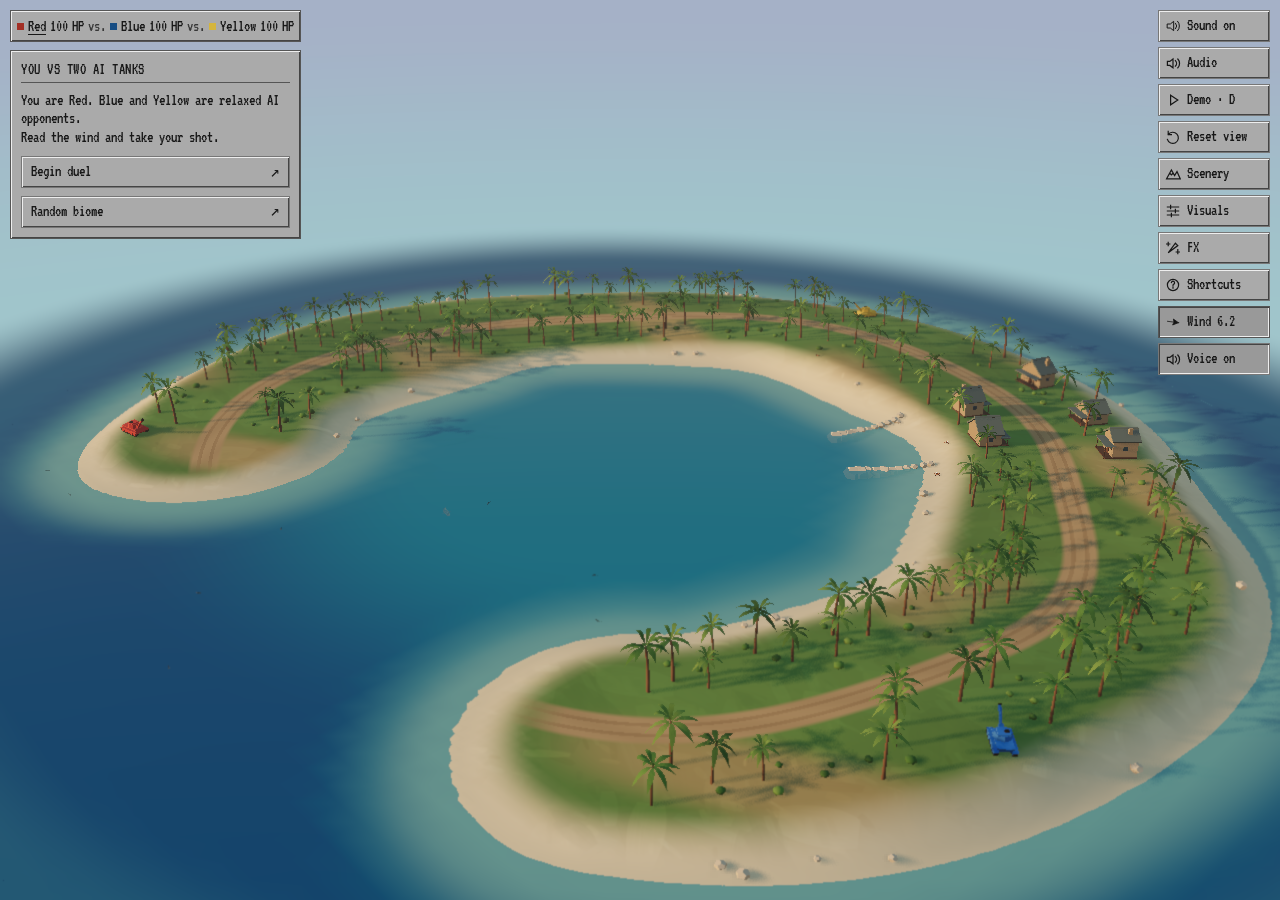
==== dev/index.html @ ec016489 "Publish railway route drawing and barrage sound fixes to dev" ====
<!doctype html>
<html lang="en" class="game-loading">
  <head>
    <meta charset="UTF-8" />
    <meta name="viewport" content="width=device-width, initial-scale=1.0" />
    <meta name="theme-color" content="#aaaaaa" />
    <meta
      name="description"
      content="A little landscape. A very personal duel. An artillery game for one or two players with 3D tanks, changing winds, and destructible hills."
    />
    <title>Cocky Tanks</title>
    <link rel="icon" href="data:," />
    <style>html.game-loading{background:#39484a}html.game-loading body{margin:0}html.game-loading body>:not(#game-loading){visibility:hidden}#game-loading{z-index:2147483647;color:#171717;background:#39484a;place-items:center;font:20px/1.4 monospace;display:grid;position:fixed;inset:0}#game-loading>div{background:#aaa;border:2px solid #444;border-color:#eee #444 #444 #eee;width:min(320px,100vw - 64px);padding:8px;box-shadow:5px 5px #202727}#game-loading strong{color:#fff;font:inherit;background:#285b86;padding:5px 9px;display:block}#game-loading p{margin:20px 10px}#game-loading .loading-pulse{background:#777;height:4px;margin:10px;overflow:hidden}#game-loading .loading-pulse:after{content:"";background:#eee;width:35%;height:100%;animation:1.6s ease-in-out infinite alternate loading-pulse;display:block}@keyframes loading-pulse{to{transform:translate(185%)}}@media (prefers-reduced-motion:reduce){#game-loading .loading-pulse:after{animation:none}}</style>
    <script>
      addEventListener('error',function(e){if(!document.documentElement.classList.contains('game-loading'))return;if(e.message||['SCRIPT','LINK'].includes(e.target?.tagName)){var p=document.querySelector('#game-loading p');if(p)p.textContent='Could not load the game. Please reload the page.'}},true);
    </script>
    <script type="module" crossorigin src="./assets/index-CHor97cs.js"></script>
    <link rel="stylesheet" crossorigin href="./assets/index-BKmz2PRh.css">
  </head>
  <body aria-busy="true">
    <div id="game-loading" role="status" aria-live="polite"><div><strong>Cocky Tanks</strong><p>Loading battlefield…</p><div class="loading-pulse" aria-hidden="true"></div><noscript>Enable JavaScript to play.</noscript></div></div>

    <div id="app">
      <main class="game-layout">
        <section class="battlefield" aria-label="Battlefield">
          <div id="canvas-container"></div>
          <header class="masthead">
            <div class="scoreboard" aria-label="Tank health">
              <div class="player-card red" id="player-0">
                <span class="player-dot"></span
                ><span class="player-name">Red<small>PLAYER 01</small></span>
                <div class="health">
                  <span><b id="health-0">100</b><small>HP</small></span>
                  <div class="health-track"><i id="health-bar-0"></i></div>
                </div>
              </div>
              <span class="versus">vs.</span>
              <div class="player-card blue" id="player-1">
                <span class="player-dot"></span
                ><span class="player-name">Blue<small>PLAYER 02</small></span>
                <div class="health">
                  <span><b id="health-1">100</b><small>HP</small></span>
                  <div class="health-track"><i id="health-bar-1"></i></div>
                </div>
              </div>
              <span class="versus" id="green-versus">vs.</span>
              <div class="player-card yellow" id="player-2">
                <span class="player-dot"></span
                ><span class="player-name">Yellow<small>PLAYER 03</small></span>
                <div class="health">
                  <span><b id="health-2">100</b><small>HP</small></span>
                  <div class="health-track"><i id="health-bar-2"></i></div>
                </div>
              </div>
            </div>
            <div class="hud-tools">
              <button
                id="sound-button"
                class="glass-button"
                aria-label="Mute sound"
                aria-pressed="false"
                title="Sound on — click to mute"
              >
                <svg viewBox="0 0 24 24" aria-hidden="true">
                  <path d="M4 9h4l5-4v14l-5-4H4Z" />
                  <path
                    class="sound-waves"
                    d="M16 8a6 6 0 0 1 0 8m3-11a10 10 0 0 1 0 14"
                  />
                  <path class="sound-slash" d="m16 9 5 6m0-6-5 6" />
                </svg>
                <span id="sound-label">Sound on</span>
              </button>
              <button
                id="demo-button"
                class="glass-button"
                aria-pressed="false"
                title="Toggle AI versus AI demo (D)"
              >
                <svg viewBox="0 0 20 20" aria-hidden="true">
                  <path d="m7 4 9 6-9 6Z" /></svg
                ><span>Demo · D</span>
              </button>
              <button
                id="reset-view"
                class="glass-button"
                title="Reset camera (R)"
              >
                <svg viewBox="0 0 20 20" aria-hidden="true">
                  <path d="M4 7V3m0 4h4M4 7a7 7 0 1 1-1 6" /></svg
                >Reset view</button
              ><button
                id="scenery-button"
                class="glass-button"
                aria-label="Change scenery"
                title="Change scenery"
                aria-expanded="false"
                aria-controls="scenery-popover"
              >
                <svg viewBox="0 0 20 20" aria-hidden="true">
                  <path d="M2 16 8 5l4 7 3-5 4 9ZM6 9l2 2 2-2" /></svg
                >Scenery</button
              ><button
                id="settings-button"
                class="glass-button"
                aria-expanded="false"
                aria-controls="settings-popover"
              >
                <svg viewBox="0 0 20 20" aria-hidden="true">
                  <path d="M3 5h14M3 10h14M3 15h14M7 3v4m6 1v4m-5 1v4" /></svg
                >Visuals
              </button>
              <button
                id="fx-button"
                class="glass-button"
                aria-expanded="false"
                aria-controls="fx-popover"
              >
                <svg viewBox="0 0 20 20" aria-hidden="true">
                  <path
                    d="m4 16 9-12 3 3-12 9Zm0-13v4M2 5h4m10 7v5m-2-2h4"
                  /></svg
                >FX
              </button>
              <button
                class="glass-button"
                id="help-button"
                title="Keyboard shortcuts (H)"
                aria-label="Shortcuts"
              >
                <svg viewBox="0 0 20 20" aria-hidden="true">
                  <circle cx="10" cy="10" r="7" />
                  <path d="M8 7a2 2 0 1 1 3 2c-1 0-1 1-1 2m0 2v1" /></svg
                ><span>Shortcuts</span>
              </button>
              <button
                id="wind-button"
                class="glass-button wind-widget"
                type="button"
                aria-label="Wind"
                aria-pressed="true"
                title="Click to disable wind"
              >
                <svg id="wind-arrow" viewBox="0 0 32 32" aria-hidden="true">
                  <path d="m16 5 6 11-6-2-6 2 6-11Zm0 9v13" />
                </svg>
                <span id="wind-strength">Wind</span>
              </button>
            </div>
          </header>

          <aside
            id="fx-popover"
            class="glass"
            aria-label="FX mixer"
            hidden
          ></aside>
          <div class="scene-top-right" hidden>
            <span class="live-dot"></span><span id="mode-label">PLAY VS AI</span
            ><span class="separator">/</span><span id="seed-label"></span
            ><span class="separator">/</span><span id="landscape-label"></span>
          </div>
          <div class="camera-hint" hidden></div>
          <div id="scenery-popover" class="popover" hidden>
            <h3>Change scenery</h3>
            <label for="scenery-landscape"
              >Biome<select id="scenery-landscape"></select
            ></label>
            <div class="scenery-actions">
              <button
                class="text-button"
                id="scenery-regenerate"
                title="New map in this biome"
              >
                New map <span aria-hidden="true">↗</span>
              </button>
              <button class="text-button" id="scenery-random">
                Random biome <span aria-hidden="true">↗</span>
              </button>
            </div>
          </div>
          <div id="settings-popover" class="popover" hidden>
            <h3>Visuals</h3>
            <h4>Match</h4>
            <label for="play-mode"
              >Play mode<select id="play-mode">
                <option value="single">Play vs AI</option>
                <option value="online">Online multiplayer</option>
              </select></label
            >
            <label for="landscape"
              >Battlefield<select id="landscape">
                <option value="meadow_complex">Meadow & lake bigger complex</option>
                <option value="alpine_complex">Alpine hills bigger complex</option>
                <option value="desert_complex">Desert dunes bigger complex</option>
                <option value="city_complex">City blocks bigger complex</option>
                <option value="motorway_complex">Autobahn bigger complex</option>
                <option value="river_complex">River crossing bigger complex</option>
                <option value="river2_complex">River crossing hills bigger complex</option>
                <option value="snow_complex">Snowy pine forest bigger complex</option>
                <option value="autumn_complex">Autumn countryside bigger complex</option>
                <option value="autumn2_complex">Autumn groves bigger complex</option>
                <option value="coast_complex">Karst coast bigger complex</option>
                <option value="island_complex">Wake island bigger complex</option>
                <option value="volcanic_complex">Volcanic badlands bigger complex</option>
                <option value="valley_complex">Winding valley bigger complex</option>
                <option value="valley2_complex">Winding valley 2 bigger complex</option>
              </select></label
            >
            <button class="text-button" id="new-game">New landscape ↗</button>
            <h4>Rendering</h4>
            <label for="tank-model"
              >Tank model<select id="tank-model">
                <option value="original">Cocky Tank</option>
                <option value="t55">T-55 · imported</option>
              </select></label
            >
            <label for="quality"
              >Graphics quality<select id="quality">
                <option value="standard">Standard</option>
                <option value="low">Low · lighter on your laptop</option>
              </select></label
            >

            <section id="tuning-panel" aria-label="Visual tuning">
              <h4>Atmosphere &amp; lighting</h4>
              <label for="tuning-fog"
                >Fog density
                <output id="tuning-fog-value" for="tuning-fog"></output
              ></label>
              <input
                class="range"
                id="tuning-fog"
                type="range"
                min="0"
                max="0.01"
                step="0.0001"
                value="0.0005"
              />
              <button class="text-button" id="tuning-fog-auto">
                Automatic fog
              </button>
              <label for="tuning-sun"
                >Sun angle
                <output id="tuning-sun-value" for="tuning-sun"></output
              ></label>
              <input
                class="range"
                id="tuning-sun"
                type="range"
                min="0"
                max="180"
                step="1"
                value="17"
              />
              <button class="text-button" id="tuning-sun-auto">
                Automatic sun
              </button>
              <label for="tuning-exposure"
                >Exposure correction
                <output
                  id="tuning-exposure-value"
                  for="tuning-exposure"
                ></output
              ></label>
              <input
                class="range"
                id="tuning-exposure"
                type="range"
                min="-2"
                max="2"
                step="0.05"
                value="0"
              />
              <label for="tuning-ao"
                >Contact shading
                <output id="tuning-ao-value" for="tuning-ao"></output
              ></label>
              <input
                class="range"
                id="tuning-ao"
                type="range"
                min="0"
                max="1"
                step="0.05"
                value="0.55"
              />
              <label for="tuning-environment"
                >Sky lighting
                <output
                  id="tuning-environment-value"
                  for="tuning-environment"
                ></output
              ></label>
              <input
                class="range"
                id="tuning-environment"
                type="range"
                min="0"
                max="1"
                step="0.05"
                value="0.35"
              />
              <label class="check-label"
                ><input id="tuning-shadows" type="checkbox" checked />Soft sun
                shadows</label
              >
              <label class="check-label"
                ><input type="checkbox" id="tuning-smooth" checked />Smooth
                landscape shading</label
              >
              <label class="check-label"
                ><input
                  type="checkbox"
                  id="tuning-decals"
                  checked
                />Decals</label
              >
              <label class="check-label"
                ><input type="checkbox" id="tuning-trees" checked />Smooth
                trees</label
              >
              <h4>Camera</h4>
              <label class="check-label"
                ><input id="dof" type="checkbox" checked />Soft depth of
                field</label
              >
              <small id="quality-note"
                >Focus follows the shell during flight.</small
              >
              <label for="tuning-dof"
                >Depth of field
                <output id="tuning-dof-value" for="tuning-dof"></output
              ></label>
              <input
                class="range"
                id="tuning-dof"
                type="range"
                min="0"
                max="2"
                step="0.05"
                value="0.30"
              />
              <small id="tuning-dof-note"></small>

              <label for="tuning-projection"
                >Projection<select id="tuning-projection">
                  <option value="perspective">Perspective</option>
                  <option value="orthographic">Orthographic</option>
                </select></label
              >
              <label for="tuning-lens"
                >Lens · full-frame
                <output id="tuning-lens-value" for="tuning-lens"></output
              ></label>
              <input
                class="range"
                id="tuning-lens"
                type="range"
                min="16"
                max="135"
                step="1"
                value="38"
              />
              <button class="text-button" id="tuning-lens-auto">
                Default lens
              </button>
              <button class="text-button" id="visuals-reset">
                Reset visuals
              </button>
              <button class="text-button" id="tuning-close">
                Close · E / Esc
              </button>
            </section>
          </div>
          <div class="handoff" id="handoff">
            <div class="handoff-card" id="handoff-card">
              <span class="eyebrow" id="handoff-label"
                >TWO PLAYERS · ONE BATTLEFIELD</span
              >
              <p id="handoff-description">
                Take turns. Read the wind.<br />Leave your mark on the
                landscape.
              </p>
              <button class="primary-button" id="ready-button">
                Begin duel <span aria-hidden="true">↗</span>
              </button>
              <button class="text-button" id="handoff-random">
                Random biome <span aria-hidden="true">↗</span>
              </button>
            </div>
          </div>
          <div class="result" id="result" hidden>
            <div class="handoff-card">
              <span class="eyebrow">THE DUST HAS SETTLED</span>
              <h1 id="result-title"></h1>
              <p id="result-description"></p>
              <button class="primary-button" id="rematch">
                Rematch <span aria-hidden="true">↗</span></button
              ><button class="text-button" id="result-new">
                Random biome <span aria-hidden="true">↗</span>
              </button>
            </div>
          </div>
          <div
            id="graphics-error"
            class="graphics-error"
            role="alert"
            hidden
          ></div>
          <aside class="control-panel" aria-label="Shot controls">
            <div class="control-heading">
              <h2 id="active-name">Red's move.</h2>
              <div class="turn-heading">
                <span id="turn-label">TURN 01</span
                ><span id="phase-label">GET READY</span>
              </div>
            </div>
            <fieldset id="aim-controls" disabled>
              <div class="aim-group">
                <div class="control-row">
                  <label
                    for="bearing"
                    title="Rotation relative to the hull; 0° points straight ahead"
                    >Rotation</label
                  >
                  <div class="number-input">
                    <input
                      id="bearing-value"
                      type="number"
                      min="0"
                      max="359.9"
                      step="0.1"
                      aria-label="Rotation relative to tank in degrees"
                    /><span>°</span>
                  </div>
                </div>
                <input
                  id="bearing"
                  class="range"
                  type="range"
                  min="0"
                  max="359.9"
                  step="0.1"
                  aria-label="Rotation"
                />
                <div class="range-labels">
                  <span>0° FRONT</span><span>180° REAR</span><span>360°</span>
                </div>
              </div>
              <div class="aim-group">
                <div class="control-row">
                  <label
                    for="elevation"
                    title="Gun elevation relative to the hull"
                    >Elevation</label
                  >
                  <div class="number-input">
                    <input
                      id="elevation-value"
                      type="number"
                      min="-12"
                      max="85"
                      step="0.1"
                      aria-label="Elevation relative to tank in degrees"
                    /><span>°</span>
                  </div>
                </div>
                <input
                  id="elevation"
                  class="range"
                  type="range"
                  min="-12"
                  max="85"
                  step="0.1"
                  aria-label="Elevation"
                />
                <div class="range-labels">
                  <span>LOW</span><span>HIGH</span>
                </div>
              </div>
              <div class="aim-group">
                <div class="control-row">
                  <label for="power">Power</label>
                  <div class="number-input">
                    <input
                      id="power-value"
                      type="number"
                      min="0"
                      max="100"
                      step="0.1"
                      aria-label="Power percent"
                    /><span>%</span>
                  </div>
                </div>
                <input
                  id="power"
                  class="range"
                  type="range"
                  min="0"
                  max="100"
                  step="0.1"
                  aria-label="Power"
                />
                <div class="range-labels">
                  <span>GENTLE NUDGE</span><span>ALL IN</span>
                </div>
              </div>
              <button class="fire-button" id="fire-button">
                Fire shot <span aria-hidden="true">↗</span>
              </button>
            </fieldset>
            <div class="route-tools" id="route-tools">
              <button
                class="route-action"
                id="smoke-red"
                title="Launch smoke (X)"
              >
                Smoke · X
              </button>
              <button
                class="route-action"
                id="smoke-blue"
                title="Blue smoke (L)"
              >
                Blue smoke · L
              </button>
              <button
                id="route-button"
                class="route-action"
                disabled
                title="Draw a tank route (M)"
              >
                Draw route · M
              </button>
              <button id="route-confirm" class="route-action" hidden>
                Confirm route ↵
              </button>
              <button id="route-cancel" class="route-action" hidden>
                Cancel
              </button>
              <button id="route-halt" class="route-action" hidden>
                Halt route
              </button>
              <select id="camera-mode" class="route-action" aria-label="Camera view" title="Choose camera view">
                <option value="overview">Overview cam</option>
                <option value="view">View cam</option>
                <option value="bullet" selected>Bullet cam</option>
              </select>
              <span id="route-status" role="status"></span>
            </div>
            <div
              class="shot-report"
              id="shot-report"
              role="status"
              aria-live="polite"
            ></div>
          </aside>
        </section>
      </main>
    </div>
    <dialog id="help-dialog">
      <h2>Keyboard shortcuts</h2>
      <table class="shortcut-table" aria-label="Keyboard shortcuts">
        <tbody>
          <tr>
            <th><kbd>X</kbd></th>
            <td>Deploy smoke</td>
          </tr>
          <tr>
            <th><kbd>←</kbd> <kbd>→</kbd></th>
            <td>Rotate turret</td>
          </tr>
          <tr>
            <th><kbd>↑</kbd> <kbd>↓</kbd></th>
            <td>Lower / raise gun</td>
          </tr>
          <tr>
            <th><kbd>+</kbd> / <kbd>=</kbd></th>
            <td>Increase power</td>
          </tr>
          <tr>
            <th><kbd>−</kbd> / <kbd>'</kbd></th>
            <td>Reduce power</td>
          </tr>
          <tr>
            <th><kbd>Shift</kbd> + aiming key</th>
            <td>Larger adjustment</td>
          </tr>
          <tr>
            <th><kbd>Space</kbd></th>
            <td>Begin / fire</td>
          </tr>
          <tr>
            <th><kbd>Ctrl</kbd> + drag</th>
            <td>Pan around the battlefield</td>
          </tr>
          <tr>
            <th>Right-click</th>
            <td>
              Mouse aim / exit · move to aim · wheel power · left-click fire
            </td>
          </tr>
          <tr>
            <th><kbd>E</kbd></th>
            <td>Visuals</td>
          </tr>
          <tr>
            <th><kbd>R</kbd></th>
            <td>Reset view</td>
          </tr>
          <tr>
            <th><kbd>D</kbd></th>
            <td>Toggle AI demo</td>
          </tr>
          <tr>
            <th><kbd>M</kbd></th>
            <td>Draw a tank route</td>
          </tr>
          <tr>
            <th><kbd>Enter</kbd></th>
            <td>Confirm route</td>
          </tr>
          <tr>
            <th><kbd>H</kbd> / <kbd>?</kbd></th>
            <td>Keyboard shortcuts</td>
          </tr>
          <tr>
            <th><kbd>Esc</kbd></th>
            <td>Close / cancel route</td>
          </tr>
        </tbody>
      </table>
      <button class="primary-button" id="help-done">
        Done <span aria-hidden="true">↗</span>
      </button>
    </dialog>
  </body>
</html>
---- dev/assets/index-BKmz2PRh.css ----
@font-face{font-family:VT323;src:url(./vt323-regular-BfzBel0B.woff2)format("woff2");font-style:normal;font-weight:400;font-display:swap}:root{font-family:VT323,monospace;font-size:var(--ui-font-size);font-synthesis:none;color:#171717;--paper:#aaa;--ink:#171717;--muted:#373737;--line:#777;--red:#a32f24;--blue:#174d83;--accent:var(--red);--selected:#265a8a;--light:#eee;--dark:#444;--raised:inset 1px 1px #eee, inset -1px -1px #444;--sunken:inset 1px 1px #444, inset -1px -1px #eee;--ui-font-size:16px;--button-height:32px;--hud-height:32px;background:#aaa}*{font-size:inherit;box-sizing:border-box;scrollbar-color:#888 #aaa;scrollbar-width:thin}body{margin:0;overflow:hidden}button,input,select{font:inherit;color:inherit;-webkit-tap-highlight-color:transparent;border-radius:0;font-weight:400}button{cursor:pointer;height:var(--button-height);min-height:var(--button-height);max-height:var(--button-height);white-space:nowrap;background:var(--paper);box-shadow:var(--raised);border:1px solid #777;flex-shrink:0;padding:5px 9px;line-height:1.1}button:hover:not(:disabled){background:#bcbcbc}button:active:not(:disabled),button[aria-pressed=true],button[aria-expanded=true]{box-shadow:var(--sunken);background:#999}button:disabled{cursor:default;color:#555}button:focus-visible,a:focus-visible,input:focus-visible,select:focus-visible{outline:2px solid var(--selected);outline-offset:2px}[hidden]{display:none!important}#app,.game-layout,.battlefield{width:100%;height:100svh;min-height:320px;margin:0;padding:0;position:relative}.battlefield{overflow:hidden}#canvas-container{position:absolute;inset:0}canvas{touch-action:none;width:100%;height:100%;display:block}.scoreboard,.wind-widget,.control-panel,.handoff-card,.popover,#fx-popover,dialog,.graphics-error,body[data-mouse-aiming=true] .camera-hint{background:var(--paper);box-shadow:var(--raised);border:1px solid #555;border-radius:0}.masthead{pointer-events:none;z-index:3;justify-content:space-between;align-items:flex-start;gap:20px;display:flex;position:absolute;top:10px;left:10px;right:10px}.masthead button,.scoreboard{pointer-events:auto}.scoreboard{width:max-content;min-width:232px;height:var(--hud-height);justify-content:center;align-items:center;gap:4px;padding:4px 6px;display:flex;position:absolute;top:0;left:0}.player-card{white-space:nowrap;align-items:center;gap:4px;display:flex}.player-card.active .player-name{text-underline-offset:3px;text-decoration:underline}.player-dot{background:var(--red);width:7px;height:7px}.blue .player-dot{background:var(--blue)}.player-name small,.health-track,.view-tools,.wordmark{display:none}.health{width:auto}.health>span{justify-content:flex-start;align-items:baseline;gap:4px;display:flex}.health b{font-weight:400}.versus{color:var(--muted)}.hud-tools{flex-direction:column;gap:5px;width:112px;display:flex;position:absolute;top:0;right:0}.hud-tools .glass-button{min-height:var(--button-height);text-align:left;align-items:center;gap:6px;padding:6px;display:flex}.glass-button svg{fill:none;stroke:currentColor;stroke-width:1.5px;stroke-linecap:square;stroke-linejoin:miter;flex:0 0 16px;width:16px;height:16px}.sound-slash,.muted .sound-waves{display:none}.muted .sound-slash{display:block}.icon-button{width:var(--button-height);height:var(--button-height);padding:0}.eyebrow{letter-spacing:.5px;font-weight:400}.wind-widget svg{fill:currentColor;transform-origin:50%;transition:transform .25s linear}.camera-hint{top:calc(10px + var(--hud-height) + 8px);pointer-events:none;z-index:4;max-width:245px;padding:6px 8px;position:absolute;left:10px}body[data-phase=handoff] .camera-hint,body[data-phase=finished] .camera-hint{display:none}.scene-top-right{pointer-events:none;position:absolute;top:60px;left:10px}.control-panel{z-index:2;grid-template-columns:minmax(0,1fr) auto;align-items:center;gap:10px;width:min(980px,100% - 20px);padding:6px 9px;display:grid;position:absolute;bottom:5px;left:50%;transform:translate(-50%)}.control-panel .control-heading,.control-panel .shot-report,.control-panel .range-labels{display:none}fieldset{border:0;grid-template-columns:repeat(3,minmax(80px,1fr)) 128px;align-items:center;gap:14px;min-width:0;margin:0;padding:0;display:grid}.aim-group{min-width:0}.control-row{justify-content:space-between;align-items:center;gap:5px;margin-bottom:4px;display:flex}.number-input{justify-content:flex-end;align-items:center;gap:2px;display:flex}.number-input input{box-shadow:var(--sunken);text-align:right;appearance:textfield;background:#bbb;border:1px solid #777;width:54px;padding:1px 3px}.number-input input::-webkit-inner-spin-button{appearance:none;margin:0}.number-input input::-webkit-outer-spin-button{appearance:none;margin:0}.range{appearance:none;cursor:pointer;background:0 0;width:100%;height:18px;margin:0;display:block}.range::-webkit-slider-runnable-track{background:#929292;border:1px solid #555;height:7px;box-shadow:inset 1px 1px #666,inset -1px -1px #ddd}.range::-moz-range-track{background:#929292;border:1px solid #555;height:5px;box-shadow:inset 1px 1px #666,inset -1px -1px #ddd}.range::-moz-range-progress{background:0 0}.range::-webkit-slider-thumb{appearance:none;width:14px;height:18px;box-shadow:var(--raised);background:#bbb;border:1px solid #555;border-radius:0;margin-top:-6px}.range::-moz-range-thumb{width:12px;height:16px;box-shadow:var(--raised);background:#bbb;border:1px solid #555;border-radius:0}.range:disabled{opacity:.5;cursor:default}.fire-button,.primary-button{width:100%;min-height:var(--button-height);text-align:left;justify-content:space-between;align-items:center;gap:6px;display:flex}.fire-button{border-bottom:3px solid var(--accent)}.fire-button span,.primary-button span{line-height:1}body:not([data-phase=aiming]) .control-panel,body[data-ai-turn=true] .control-panel{display:none}.route-tools{white-space:nowrap;align-items:center;gap:5px;display:flex}.route-action{min-height:var(--button-height);flex-shrink:0;padding:5px 7px}#route-confirm:not(:disabled){background:var(--selected);color:#fff}#route-status{clip-path:inset(50%);white-space:nowrap;width:1px;height:1px;position:absolute;overflow:hidden}body:not([data-phase=aiming]) .route-tools{display:none}body[data-route-only=true] .control-panel{width:max-content;max-width:calc(100% - 20px);display:flex}body[data-route-only=true] #aim-controls{display:none}body[data-route-only=true] .route-tools{max-width:none;display:flex}.handoff,.result{top:calc(10px + var(--hud-height) + 8px);pointer-events:none;z-index:2;max-width:calc(100% - 20px);padding:0;position:absolute;left:10px}.handoff-card{pointer-events:auto;width:min(var(--scoreboard-width,250px), calc(100vw - 20px));text-align:left;padding:10px}.handoff-card .eyebrow{border-bottom:1px solid #555;margin-bottom:8px;padding-bottom:5px;display:block}.handoff-card h1{margin:8px 0;font-weight:400}.handoff-card p{margin:0 0 10px;line-height:1.15}.handoff-card .text-button{width:100%;margin-top:8px}.handoff-card .text-button,.scenery-actions .text-button{text-align:left;justify-content:space-between;align-items:center;display:flex}.scenery-actions{grid-template-columns:repeat(2,minmax(0,1fr));gap:8px;margin-top:10px;display:grid}.scenery-actions .text-button{gap:8px;min-width:0}.popover,#fx-popover{pointer-events:auto;z-index:5;width:min(340px,100vw - 20px);max-height:calc(100svh - 20px);padding:10px;position:absolute;top:10px;right:132px;overflow:auto}#fx-popover{z-index:30}.popover h3,#fx-popover h3,dialog h2{background:var(--selected);color:#fff;margin:0 0 12px;padding:3px 5px;font-weight:400;line-height:1.15}.popover h4{border-bottom:1px solid #666;margin:14px 0 10px;padding-bottom:3px;font-weight:400}.crew-audio-panel label{grid-template-columns:1fr auto;display:grid}.crew-audio-panel .range{grid-column:1/-1}.crew-audio-panel .text-button{width:100%;margin-top:10px}.popover label,#fx-popover label{min-width:0;line-height:1.1}select{height:var(--button-height);box-shadow:var(--sunken);background:#bbb;border:1px solid #555;min-width:0;max-width:100%;padding:3px 5px}option{color:#171717;background:#bbb}option:checked{background:var(--selected);color:#fff}.popover select{width:100%;margin:5px 0 12px;display:block}.check-label{align-items:center;gap:7px;display:flex}input[type=checkbox]{appearance:none;width:14px;height:14px;box-shadow:var(--sunken);cursor:pointer;background:#bbb;border:1px solid #555;flex:0 0 14px;place-content:center;margin:0;display:inline-grid}input[type=checkbox]:checked:after{content:"";background:#222;width:7px;height:7px}input[type=checkbox]:disabled{opacity:.5;cursor:default}.popover .window-body>small,#tuning-panel small,#fx-note{color:var(--muted);margin:8px 0 12px;line-height:1.1;display:block}.popover .window-body>.text-button{margin-top:10px;display:block}#tuning-panel label{justify-content:space-between;gap:8px;display:flex}#tuning-panel .check-label{justify-content:flex-start}#tuning-panel .range{margin:8px 0 12px}#tuning-panel>.text-button{margin:5px 4px 8px 0}#tuning-panel output,.fx-control output{white-space:nowrap}#fx-popover .window-body>label{justify-content:space-between;align-items:center;gap:8px;display:flex}#fx-popover .check-label{justify-content:flex-start}.fx-control{grid-template-columns:minmax(0,1fr) auto;gap:4px 8px;margin-top:12px;display:grid}.fx-control .range{grid-column:1/-1}#fx-popover .window-body>.text-button{margin:12px 6px 0 0}dialog{width:min(510px,100vw - 20px);max-height:calc(100svh - 20px);padding:10px;overflow:auto}dialog::backdrop{background:#0007}kbd{min-width:24px;font:inherit;text-align:center;box-shadow:var(--raised);background:#bbb;border:1px solid #555;padding:1px 5px;display:inline-block}.shortcut-table{border-collapse:collapse;width:100%}.shortcut-table th,.shortcut-table td{text-align:left;border-bottom:1px solid #777;padding:5px;font-weight:400}.shortcut-table th{white-space:nowrap}.shortcut-table td{padding-left:12px}.help-keys{border-top:1px solid #777;padding-top:10px}dialog .primary-button{margin-top:12px}.graphics-error{z-index:40;place-content:center;padding:30px;line-height:1.3;display:grid;position:absolute;inset:0}.blue-turn{--accent:var(--blue)}@media (width<=1000px){.control-panel{grid-template-columns:minmax(0,1fr);gap:4px;width:min(700px,100% - 20px)}.route-tools{justify-content:flex-end}}@media (width<=700px){.masthead{left:8px;right:8px}.scoreboard{gap:4px;padding:4px 6px}.hud-tools{gap:4px;width:104px}.hud-tools .glass-button{min-height:var(--button-height);gap:4px;padding:5px 4px}.control-panel{gap:4px;width:calc(100% - 12px);padding:5px 6px;bottom:3px}fieldset{grid-template-columns:repeat(3,minmax(0,1fr)) 68px;gap:4px}.control-row{flex-direction:column;align-items:stretch;gap:1px}.number-input input{width:43px}.fire-button{gap:2px;padding:4px}.fire-button span{display:none}.route-tools{flex-wrap:wrap;max-width:120px}.route-action{padding:4px 6px}.camera-hint{display:none}}@media (width<=600px){.popover,#fx-popover{max-height:calc(100svh - 116px);top:106px;right:10px}}@media (height<=500px){.popover,#fx-popover{max-height:calc(100svh - 20px);top:10px}.handoff-card{max-height:calc(100svh - 75px);overflow:auto}}@media (prefers-reduced-motion:reduce){*{scroll-behavior:auto!important;transition:none!important}}.amiga-window{grid-template-rows:minmax(0,1fr);grid-template-columns:minmax(0,1fr);overflow:hidden}.amiga-window:not(dialog),dialog.amiga-window[open]{display:grid}.amiga-window.window-scrollable{grid-template-columns:minmax(0,1fr) 18px;column-gap:8px}.window-content{scrollbar-width:none;overscroll-behavior:contain;min-width:0;min-height:0;overflow:auto}.window-content::-webkit-scrollbar{display:none}.window-body{display:flow-root}.amiga-scrollbar{flex-direction:column;gap:2px;min-height:0;display:flex}.amiga-scroll-track{min-height:24px;box-shadow:var(--sunken);background:#888;border:1px solid #555;flex:1;position:relative}.amiga-scroll-thumb{box-shadow:var(--raised);cursor:grab;touch-action:none;background:#aaa;border:1px solid #555;position:absolute;left:0;right:0}.amiga-scroll-thumb:active{cursor:grabbing;box-shadow:var(--sunken)}.amiga-scroll-thumb:focus-visible{outline:2px solid var(--selected);outline-offset:-2px}.amiga-scroll-arrow{place-items:center;width:18px;padding:0;display:grid}.amiga-scroll-arrow svg{fill:currentColor;width:10px;height:8px}button,button *,label,.masthead,.control-panel,.popover h3,.popover h4,dialog h2{-webkit-user-select:none;user-select:none}input,textarea{-webkit-user-select:text;user-select:text}.yellow .player-dot{background:#d5b53d}.yellow-turn{--accent:#d5b53d}@media (width<=600px){.scoreboard:has(#player-2) .player-name{clip-path:inset(50%);width:1px;height:1px;position:absolute;overflow:hidden}}.ticked-sight{z-index:2;pointer-events:none;color:#fff;opacity:.8;width:1px;height:1px;position:fixed}.ticked-sight[hidden]{display:none}.ticked-sight svg{fill:none;stroke:currentColor;stroke-width:1.25px;filter:drop-shadow(1px 1px #17201c);width:375px;height:375px;position:absolute;top:-187.5px;left:-187.5px;overflow:hidden}.ticked-sight .sight-center{stroke-width:1.5px}.sight-settings small{font:inherit;margin:4px 0 10px;line-height:1.2;display:block}
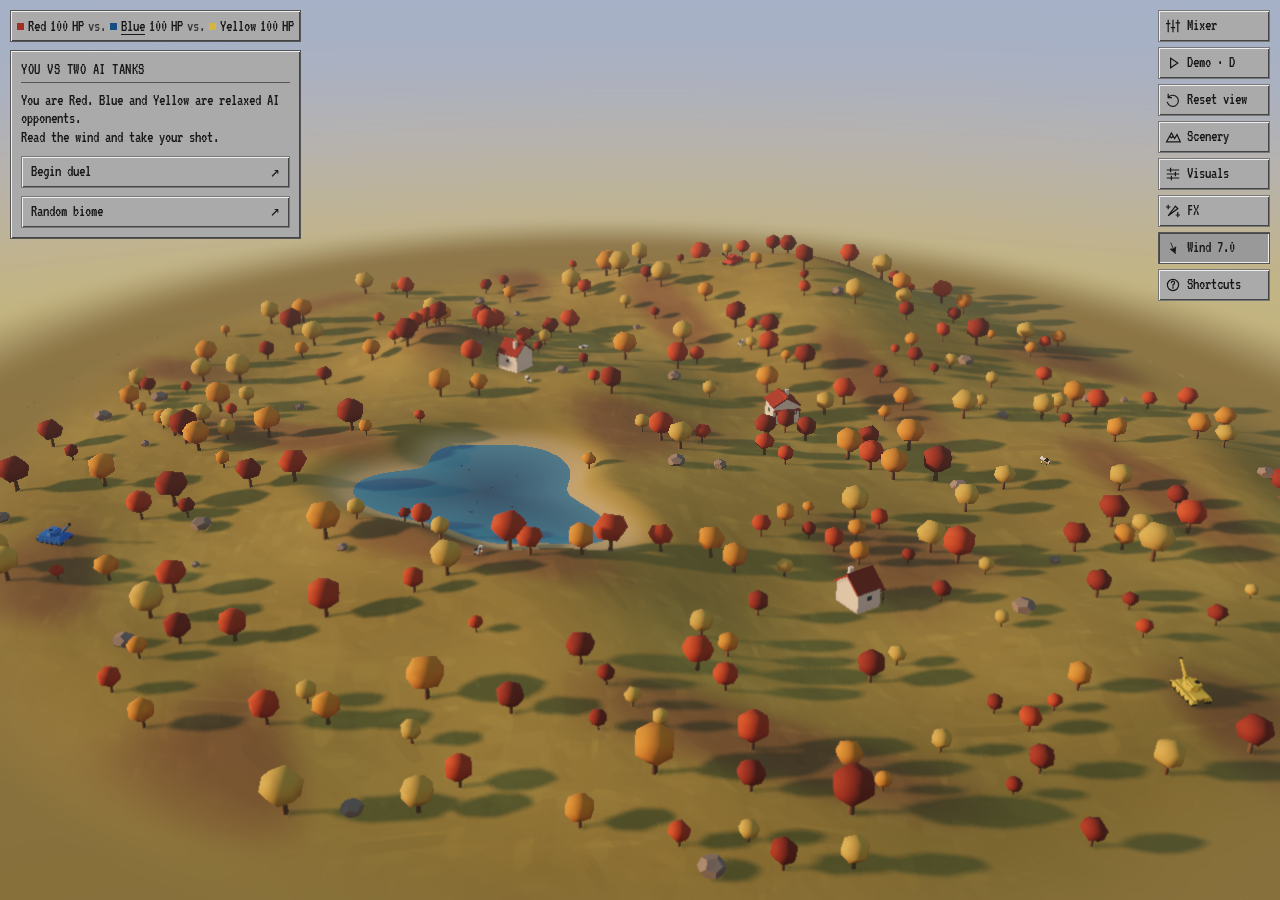
==== commit a17ea445: "Publish Mixer, active button states and random medic reaction" ====
--- a/dev/index.html
+++ b/dev/index.html
@@ -14,8 +14,8 @@
     <script>
       addEventListener('error',function(e){if(!document.documentElement.classList.contains('game-loading'))return;if(e.message||['SCRIPT','LINK'].includes(e.target?.tagName)){var p=document.querySelector('#game-loading p');if(p)p.textContent='Could not load the game. Please reload the page.'}},true);
     </script>
-    <script type="module" crossorigin src="./assets/index-CHor97cs.js"></script>
-    <link rel="stylesheet" crossorigin href="./assets/index-BKmz2PRh.css">
+    <script type="module" crossorigin src="./assets/index-DBQYzZq6.js"></script>
+    <link rel="stylesheet" crossorigin href="./assets/index-CdQM3St6.css">
   </head>
   <body aria-busy="true">
     <div id="game-loading" role="status" aria-live="polite"><div><strong>Cocky Tanks</strong><p>Loading battlefield…</p><div class="loading-pulse" aria-hidden="true"></div><noscript>Enable JavaScript to play.</noscript></div></div>
@@ -57,8 +57,8 @@
               <button
                 id="sound-button"
                 class="glass-button"
-                aria-label="Mute sound"
-                aria-pressed="false"
+                aria-label="Sound"
+                aria-pressed="true"
                 title="Sound on — click to mute"
               >
                 <svg viewBox="0 0 24 24" aria-hidden="true">
@@ -123,17 +123,6 @@
                 >FX
               </button>
               <button
-                class="glass-button"
-                id="help-button"
-                title="Keyboard shortcuts (H)"
-                aria-label="Shortcuts"
-              >
-                <svg viewBox="0 0 20 20" aria-hidden="true">
-                  <circle cx="10" cy="10" r="7" />
-                  <path d="M8 7a2 2 0 1 1 3 2c-1 0-1 1-1 2m0 2v1" /></svg
-                ><span>Shortcuts</span>
-              </button>
-              <button
                 id="wind-button"
                 class="glass-button wind-widget"
                 type="button"
@@ -145,6 +134,17 @@
                   <path d="m16 5 6 11-6-2-6 2 6-11Zm0 9v13" />
                 </svg>
                 <span id="wind-strength">Wind</span>
+              </button>
+              <button
+                class="glass-button"
+                id="help-button"
+                title="Keyboard shortcuts (H)"
+                aria-label="Shortcuts"
+              >
+                <svg viewBox="0 0 20 20" aria-hidden="true">
+                  <circle cx="10" cy="10" r="7" />
+                  <path d="M8 7a2 2 0 1 1 3 2c-1 0-1 1-1 2m0 2v1" /></svg
+                ><span>Shortcuts</span>
               </button>
             </div>
           </header>
--- a/dev/assets/index-CdQM3St6.css
+++ b/dev/assets/index-CdQM3St6.css
@@ -0,0 +1 @@
+@font-face{font-family:VT323;src:url(./vt323-regular-BfzBel0B.woff2)format("woff2");font-style:normal;font-weight:400;font-display:swap}:root{font-family:VT323,monospace;font-size:var(--ui-font-size);font-synthesis:none;color:#171717;--paper:#aaa;--ink:#171717;--muted:#373737;--line:#777;--red:#a32f24;--blue:#174d83;--accent:var(--red);--selected:#265a8a;--light:#eee;--dark:#444;--raised:inset 1px 1px #eee, inset -1px -1px #444;--sunken:inset 1px 1px #444, inset -1px -1px #eee;--ui-font-size:16px;--button-height:32px;--hud-height:32px;background:#aaa}*{font-size:inherit;box-sizing:border-box;scrollbar-color:#888 #aaa;scrollbar-width:thin}body{margin:0;overflow:hidden}button,input,select{font:inherit;color:inherit;-webkit-tap-highlight-color:transparent;border-radius:0;font-weight:400}button{cursor:pointer;height:var(--button-height);min-height:var(--button-height);max-height:var(--button-height);white-space:nowrap;background:var(--paper);box-shadow:var(--raised);border:1px solid #777;flex-shrink:0;padding:5px 9px;line-height:1.1}button:hover:not(:disabled){background:#bcbcbc}button:active:not(:disabled),button[aria-pressed=true],button[aria-expanded=true]{box-shadow:var(--sunken);background:#999}button:disabled{cursor:default;color:#555}button:focus-visible,a:focus-visible,input:focus-visible,select:focus-visible{outline:2px solid var(--selected);outline-offset:2px}[hidden]{display:none!important}#app,.game-layout,.battlefield{width:100%;height:100svh;min-height:320px;margin:0;padding:0;position:relative}.battlefield{overflow:hidden}#canvas-container{position:absolute;inset:0}canvas{touch-action:none;width:100%;height:100%;display:block}.scoreboard,.wind-widget,.control-panel,.handoff-card,.popover,#fx-popover,dialog,.graphics-error,body[data-mouse-aiming=true] .camera-hint{background:var(--paper);box-shadow:var(--raised);border:1px solid #555;border-radius:0}.masthead{pointer-events:none;z-index:3;justify-content:space-between;align-items:flex-start;gap:20px;display:flex;position:absolute;top:10px;left:10px;right:10px}.masthead button,.scoreboard{pointer-events:auto}.scoreboard{width:max-content;min-width:232px;height:var(--hud-height);justify-content:center;align-items:center;gap:4px;padding:4px 6px;display:flex;position:absolute;top:0;left:0}.player-card{white-space:nowrap;align-items:center;gap:4px;display:flex}.player-card.active .player-name{text-underline-offset:3px;text-decoration:underline}.player-dot{background:var(--red);width:7px;height:7px}.blue .player-dot{background:var(--blue)}.player-name small,.health-track,.view-tools,.wordmark{display:none}.health{width:auto}.health>span{justify-content:flex-start;align-items:baseline;gap:4px;display:flex}.health b{font-weight:400}.versus{color:var(--muted)}.hud-tools{flex-direction:column;gap:5px;width:112px;display:flex;position:absolute;top:0;right:0}.hud-tools .glass-button,.mixer-toggles .glass-button{min-height:var(--button-height);text-align:left;align-items:center;gap:6px;padding:6px;display:flex}.glass-button svg{fill:none;stroke:currentColor;stroke-width:1.5px;stroke-linecap:square;stroke-linejoin:miter;flex:0 0 16px;width:16px;height:16px}.sound-slash,.muted .sound-waves{display:none}.muted .sound-slash{display:block}.icon-button{width:var(--button-height);height:var(--button-height);padding:0}.eyebrow{letter-spacing:.5px;font-weight:400}.wind-widget svg{fill:currentColor;transform-origin:50%;transition:transform .25s linear}.camera-hint{top:calc(10px + var(--hud-height) + 8px);pointer-events:none;z-index:4;max-width:245px;padding:6px 8px;position:absolute;left:10px}body[data-phase=handoff] .camera-hint,body[data-phase=finished] .camera-hint{display:none}.scene-top-right{pointer-events:none;position:absolute;top:60px;left:10px}.control-panel{z-index:2;grid-template-columns:minmax(0,1fr) auto;align-items:center;gap:10px;width:min(980px,100% - 20px);padding:6px 9px;display:grid;position:absolute;bottom:5px;left:50%;transform:translate(-50%)}.control-panel .control-heading,.control-panel .shot-report,.control-panel .range-labels{display:none}fieldset{border:0;grid-template-columns:repeat(3,minmax(80px,1fr)) 128px;align-items:center;gap:14px;min-width:0;margin:0;padding:0;display:grid}.aim-group{min-width:0}.control-row{justify-content:space-between;align-items:center;gap:5px;margin-bottom:4px;display:flex}.number-input{justify-content:flex-end;align-items:center;gap:2px;display:flex}.number-input input{box-shadow:var(--sunken);text-align:right;appearance:textfield;background:#bbb;border:1px solid #777;width:54px;padding:1px 3px}.number-input input::-webkit-inner-spin-button{appearance:none;margin:0}.number-input input::-webkit-outer-spin-button{appearance:none;margin:0}.range{appearance:none;cursor:pointer;background:0 0;width:100%;height:18px;margin:0;display:block}.range::-webkit-slider-runnable-track{background:#929292;border:1px solid #555;height:7px;box-shadow:inset 1px 1px #666,inset -1px -1px #ddd}.range::-moz-range-track{background:#929292;border:1px solid #555;height:5px;box-shadow:inset 1px 1px #666,inset -1px -1px #ddd}.range::-moz-range-progress{background:0 0}.range::-webkit-slider-thumb{appearance:none;width:14px;height:18px;box-shadow:var(--raised);background:#bbb;border:1px solid #555;border-radius:0;margin-top:-6px}.range::-moz-range-thumb{width:12px;height:16px;box-shadow:var(--raised);background:#bbb;border:1px solid #555;border-radius:0}.range:disabled{opacity:.5;cursor:default}.fire-button,.primary-button{width:100%;min-height:var(--button-height);text-align:left;justify-content:space-between;align-items:center;gap:6px;display:flex}.fire-button{border-bottom:3px solid var(--accent)}.fire-button span,.primary-button span{line-height:1}body:not([data-phase=aiming]) .control-panel,body[data-ai-turn=true] .control-panel{display:none}.route-tools{white-space:nowrap;align-items:center;gap:5px;display:flex}.route-action{min-height:var(--button-height);flex-shrink:0;padding:5px 7px}#route-confirm:not(:disabled){background:var(--selected);color:#fff}#route-status{clip-path:inset(50%);white-space:nowrap;width:1px;height:1px;position:absolute;overflow:hidden}body:not([data-phase=aiming]) .route-tools{display:none}body[data-route-only=true] .control-panel{width:max-content;max-width:calc(100% - 20px);display:flex}body[data-route-only=true] #aim-controls{display:none}body[data-route-only=true] .route-tools{max-width:none;display:flex}.handoff,.result{top:calc(10px + var(--hud-height) + 8px);pointer-events:none;z-index:2;max-width:calc(100% - 20px);padding:0;position:absolute;left:10px}.handoff-card{pointer-events:auto;width:min(var(--scoreboard-width,250px), calc(100vw - 20px));text-align:left;padding:10px}.handoff-card .eyebrow{border-bottom:1px solid #555;margin-bottom:8px;padding-bottom:5px;display:block}.handoff-card h1{margin:8px 0;font-weight:400}.handoff-card p{margin:0 0 10px;line-height:1.15}.handoff-card .text-button{width:100%;margin-top:8px}.handoff-card .text-button,.scenery-actions .text-button{text-align:left;justify-content:space-between;align-items:center;display:flex}.scenery-actions{grid-template-columns:repeat(2,minmax(0,1fr));gap:8px;margin-top:10px;display:grid}.scenery-actions .text-button{gap:8px;min-width:0}.popover,#fx-popover{pointer-events:auto;z-index:5;width:min(340px,100vw - 20px);max-height:calc(100svh - 20px);padding:10px;position:absolute;top:10px;right:132px;overflow:auto}#fx-popover{z-index:30}.popover h3,#fx-popover h3,dialog h2{background:var(--selected);color:#fff;margin:0 0 12px;padding:3px 5px;font-weight:400;line-height:1.15}.popover h4{border-bottom:1px solid #666;margin:14px 0 10px;padding-bottom:3px;font-weight:400}.crew-audio-panel label{grid-template-columns:1fr auto;display:grid}.mixer-toggles{grid-template-columns:repeat(2,minmax(0,1fr));gap:8px;margin-bottom:12px;display:grid}.crew-audio-panel .range{grid-column:1/-1}.crew-audio-panel .text-button{width:100%;margin-top:10px}.popover label,#fx-popover label{min-width:0;line-height:1.1}select{height:var(--button-height);box-shadow:var(--sunken);background:#bbb;border:1px solid #555;min-width:0;max-width:100%;padding:3px 5px}option{color:#171717;background:#bbb}option:checked{background:var(--selected);color:#fff}.popover select{width:100%;margin:5px 0 12px;display:block}.check-label{align-items:center;gap:7px;display:flex}input[type=checkbox]{appearance:none;width:14px;height:14px;box-shadow:var(--sunken);cursor:pointer;background:#bbb;border:1px solid #555;flex:0 0 14px;place-content:center;margin:0;display:inline-grid}input[type=checkbox]:checked:after{content:"";background:#222;width:7px;height:7px}input[type=checkbox]:disabled{opacity:.5;cursor:default}.popover .window-body>small,#tuning-panel small,#fx-note{color:var(--muted);margin:8px 0 12px;line-height:1.1;display:block}.popover .window-body>.text-button{margin-top:10px;display:block}#tuning-panel label{justify-content:space-between;gap:8px;display:flex}#tuning-panel .check-label{justify-content:flex-start}#tuning-panel .range{margin:8px 0 12px}#tuning-panel>.text-button{margin:5px 4px 8px 0}#tuning-panel output,.fx-control output{white-space:nowrap}#fx-popover .window-body>label{justify-content:space-between;align-items:center;gap:8px;display:flex}#fx-popover .check-label{justify-content:flex-start}.fx-control{grid-template-columns:minmax(0,1fr) auto;gap:4px 8px;margin-top:12px;display:grid}.fx-control .range{grid-column:1/-1}#fx-popover .window-body>.text-button{margin:12px 6px 0 0}dialog{width:min(510px,100vw - 20px);max-height:calc(100svh - 20px);padding:10px;overflow:auto}dialog::backdrop{background:#0007}kbd{min-width:24px;font:inherit;text-align:center;box-shadow:var(--raised);background:#bbb;border:1px solid #555;padding:1px 5px;display:inline-block}.shortcut-table{border-collapse:collapse;width:100%}.shortcut-table th,.shortcut-table td{text-align:left;border-bottom:1px solid #777;padding:5px;font-weight:400}.shortcut-table th{white-space:nowrap}.shortcut-table td{padding-left:12px}.help-keys{border-top:1px solid #777;padding-top:10px}dialog .primary-button{margin-top:12px}.graphics-error{z-index:40;place-content:center;padding:30px;line-height:1.3;display:grid;position:absolute;inset:0}.blue-turn{--accent:var(--blue)}@media (width<=1000px){.control-panel{grid-template-columns:minmax(0,1fr);gap:4px;width:min(700px,100% - 20px)}.route-tools{justify-content:flex-end}}@media (width<=700px){.masthead{left:8px;right:8px}.scoreboard{gap:4px;padding:4px 6px}.hud-tools{gap:4px;width:104px}.hud-tools .glass-button{min-height:var(--button-height);gap:4px;padding:5px 4px}.control-panel{gap:4px;width:calc(100% - 12px);padding:5px 6px;bottom:3px}fieldset{grid-template-columns:repeat(3,minmax(0,1fr)) 68px;gap:4px}.control-row{flex-direction:column;align-items:stretch;gap:1px}.number-input input{width:43px}.fire-button{gap:2px;padding:4px}.fire-button span{display:none}.route-tools{flex-wrap:wrap;max-width:120px}.route-action{padding:4px 6px}.camera-hint{display:none}}@media (width<=600px){.popover,#fx-popover{max-height:calc(100svh - 116px);top:106px;right:10px}}@media (height<=500px){.popover,#fx-popover{max-height:calc(100svh - 20px);top:10px}.handoff-card{max-height:calc(100svh - 75px);overflow:auto}}@media (prefers-reduced-motion:reduce){*{scroll-behavior:auto!important;transition:none!important}}.amiga-window{grid-template-rows:minmax(0,1fr);grid-template-columns:minmax(0,1fr);overflow:hidden}.amiga-window:not(dialog),dialog.amiga-window[open]{display:grid}.amiga-window.window-scrollable{grid-template-columns:minmax(0,1fr) 18px;column-gap:8px}.window-content{scrollbar-width:none;overscroll-behavior:contain;min-width:0;min-height:0;overflow:auto}.window-content::-webkit-scrollbar{display:none}.window-body{display:flow-root}.amiga-scrollbar{flex-direction:column;gap:2px;min-height:0;display:flex}.amiga-scroll-track{min-height:24px;box-shadow:var(--sunken);background:#888;border:1px solid #555;flex:1;position:relative}.amiga-scroll-thumb{box-shadow:var(--raised);cursor:grab;touch-action:none;background:#aaa;border:1px solid #555;position:absolute;left:0;right:0}.amiga-scroll-thumb:active{cursor:grabbing;box-shadow:var(--sunken)}.amiga-scroll-thumb:focus-visible{outline:2px solid var(--selected);outline-offset:-2px}.amiga-scroll-arrow{place-items:center;width:18px;padding:0;display:grid}.amiga-scroll-arrow svg{fill:currentColor;width:10px;height:8px}button,button *,label,.masthead,.control-panel,.popover h3,.popover h4,dialog h2{-webkit-user-select:none;user-select:none}input,textarea{-webkit-user-select:text;user-select:text}.yellow .player-dot{background:#d5b53d}.yellow-turn{--accent:#d5b53d}@media (width<=600px){.scoreboard:has(#player-2) .player-name{clip-path:inset(50%);width:1px;height:1px;position:absolute;overflow:hidden}}.ticked-sight{z-index:2;pointer-events:none;color:#fff;opacity:.8;width:1px;height:1px;position:fixed}.ticked-sight[hidden]{display:none}.ticked-sight svg{fill:none;stroke:currentColor;stroke-width:1.25px;filter:drop-shadow(1px 1px #17201c);width:375px;height:375px;position:absolute;top:-187.5px;left:-187.5px;overflow:hidden}.ticked-sight .sight-center{stroke-width:1.5px}.sight-settings small{font:inherit;margin:4px 0 10px;line-height:1.2;display:block}
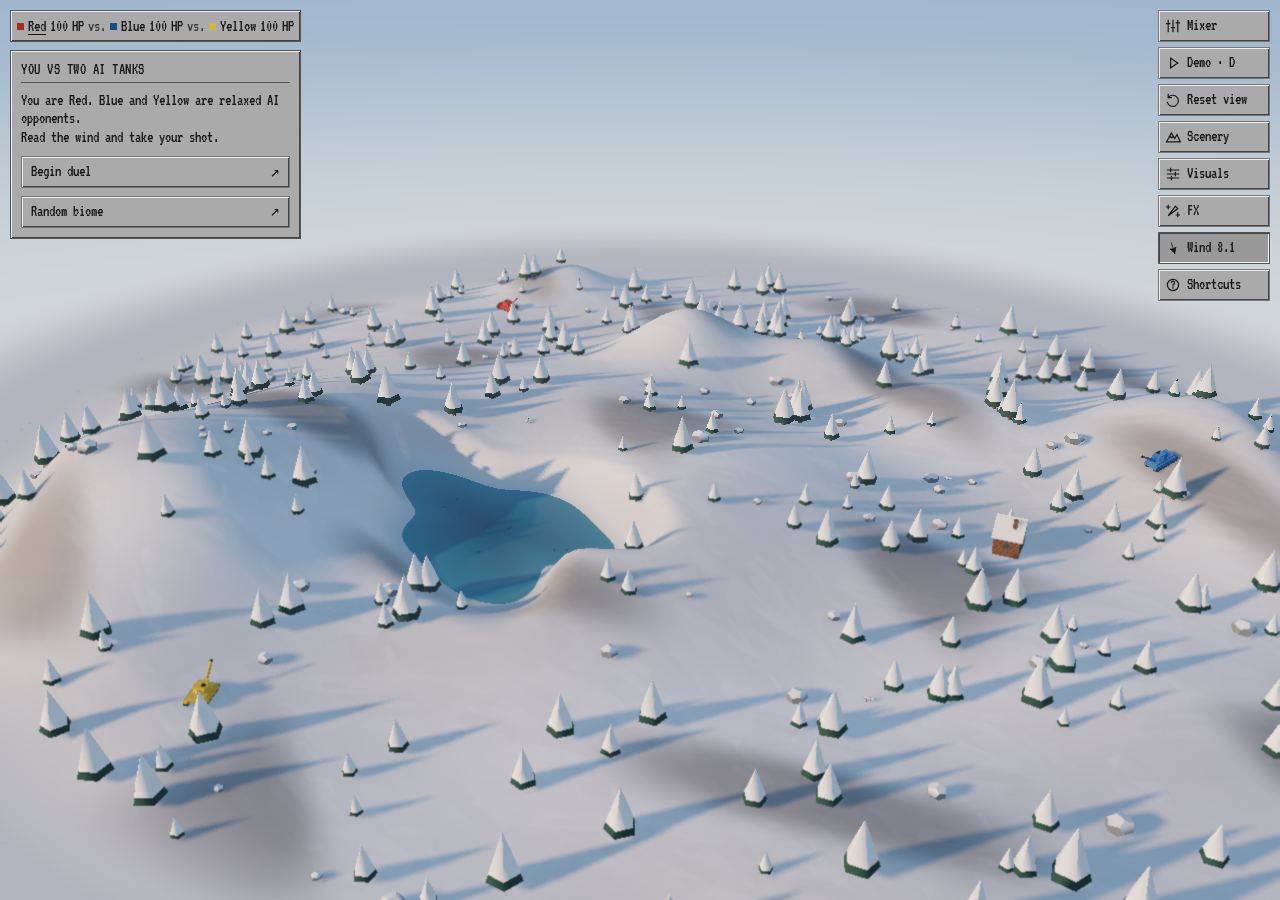
==== commit e67806ce: "Publish immediate mid-shot routes and grey animation-only loading" ====
--- a/dev/index.html
+++ b/dev/index.html
@@ -10,15 +10,15 @@
     />
     <title>Cocky Tanks</title>
     <link rel="icon" href="data:," />
-    <style>html.game-loading{background:#39484a}html.game-loading body{margin:0}html.game-loading body>:not(#game-loading){visibility:hidden}#game-loading{z-index:2147483647;color:#171717;background:#39484a;place-items:center;font:20px/1.4 monospace;display:grid;position:fixed;inset:0}#game-loading>div{background:#aaa;border:2px solid #444;border-color:#eee #444 #444 #eee;width:min(320px,100vw - 64px);padding:8px;box-shadow:5px 5px #202727}#game-loading strong{color:#fff;font:inherit;background:#285b86;padding:5px 9px;display:block}#game-loading p{margin:20px 10px}#game-loading .loading-pulse{background:#777;height:4px;margin:10px;overflow:hidden}#game-loading .loading-pulse:after{content:"";background:#eee;width:35%;height:100%;animation:1.6s ease-in-out infinite alternate loading-pulse;display:block}@keyframes loading-pulse{to{transform:translate(185%)}}@media (prefers-reduced-motion:reduce){#game-loading .loading-pulse:after{animation:none}}</style>
+    <style>html.game-loading{background:#3b3b3b}html.game-loading body{margin:0}html.game-loading body>:not(#game-loading){visibility:hidden}#game-loading{z-index:2147483647;color:#171717;font:var(--ui-font-size,16px)/1.1 VT323,monospace;background:#3b3b3b;place-items:center;display:grid;position:fixed;inset:0}#game-loading>div{background:#aaa;border:2px solid #444;border-color:#eee #444 #444 #eee;width:min(320px,100vw - 64px);padding:8px;box-shadow:5px 5px #202020}#game-loading p{margin:20px 10px}#game-loading .loading-pulse{background:#777;height:4px;margin:10px;overflow:hidden}#game-loading .loading-pulse:after{content:"";background:#eee;width:35%;height:100%;animation:1.6s ease-in-out infinite alternate loading-pulse;display:block}@keyframes loading-pulse{to{transform:translate(185%)}}@media (prefers-reduced-motion:reduce){#game-loading .loading-pulse:after{animation:none}}</style>
     <script>
-      addEventListener('error',function(e){if(!document.documentElement.classList.contains('game-loading'))return;if(e.message||['SCRIPT','LINK'].includes(e.target?.tagName)){var p=document.querySelector('#game-loading p');if(p)p.textContent='Could not load the game. Please reload the page.'}},true);
+      addEventListener('error',function(e){if(!document.documentElement.classList.contains('game-loading'))return;if(e.message||['SCRIPT','LINK'].includes(e.target?.tagName)){var p=document.querySelector('#game-loading p');if(p){p.hidden=false;p.textContent='Could not load the game. Please reload the page.'}}},true);
     </script>
-    <script type="module" crossorigin src="./assets/index-DBQYzZq6.js"></script>
+    <script type="module" crossorigin src="./assets/index-BGf078d1.js"></script>
     <link rel="stylesheet" crossorigin href="./assets/index-CdQM3St6.css">
   </head>
   <body aria-busy="true">
-    <div id="game-loading" role="status" aria-live="polite"><div><strong>Cocky Tanks</strong><p>Loading battlefield…</p><div class="loading-pulse" aria-hidden="true"></div><noscript>Enable JavaScript to play.</noscript></div></div>
+    <div id="game-loading" role="status" aria-live="polite" aria-label="Loading game"><div><p hidden></p><div class="loading-pulse" aria-hidden="true"></div><noscript>Enable JavaScript to play.</noscript></div></div>
 
     <div id="app">
       <main class="game-layout">
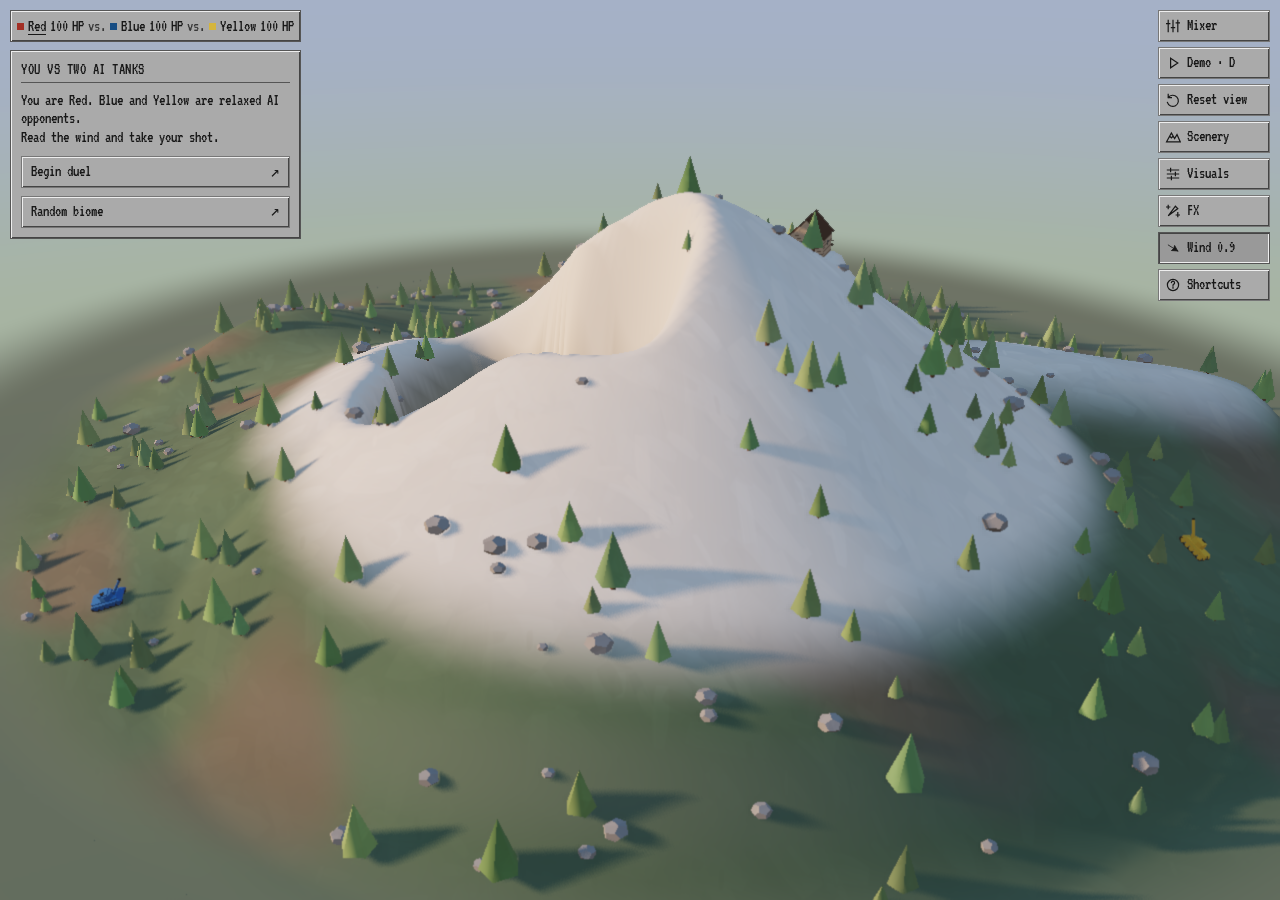
==== commit 314e4b7e: "Publish desert driving dust to dev and v1" ====
--- a/dev/index.html
+++ b/dev/index.html
@@ -14,7 +14,7 @@
     <script>
       addEventListener('error',function(e){if(!document.documentElement.classList.contains('game-loading'))return;if(e.message||['SCRIPT','LINK'].includes(e.target?.tagName)){var p=document.querySelector('#game-loading p');if(p){p.hidden=false;p.textContent='Could not load the game. Please reload the page.'}}},true);
     </script>
-    <script type="module" crossorigin src="./assets/index-BGf078d1.js"></script>
+    <script type="module" crossorigin src="./assets/index-C4CeDT5V.js"></script>
     <link rel="stylesheet" crossorigin href="./assets/index-CdQM3St6.css">
   </head>
   <body aria-busy="true">
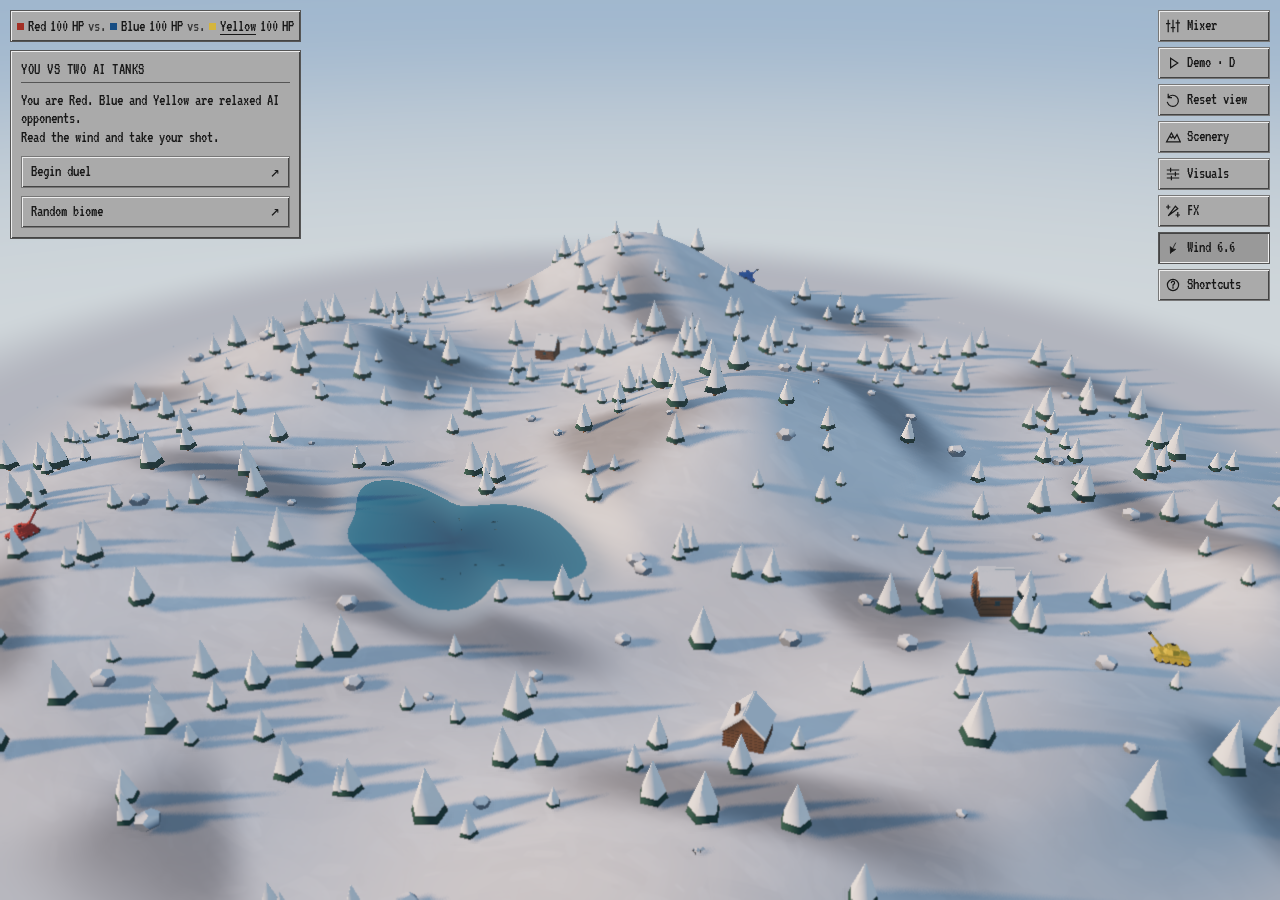
==== commit 6ef88561: "Release audio Mixer, recorded tank sounds and engine smoke to dev and v1" ====
--- a/dev/index.html
+++ b/dev/index.html
@@ -14,8 +14,8 @@
     <script>
       addEventListener('error',function(e){if(!document.documentElement.classList.contains('game-loading'))return;if(e.message||['SCRIPT','LINK'].includes(e.target?.tagName)){var p=document.querySelector('#game-loading p');if(p){p.hidden=false;p.textContent='Could not load the game. Please reload the page.'}}},true);
     </script>
-    <script type="module" crossorigin src="./assets/index-C4CeDT5V.js"></script>
-    <link rel="stylesheet" crossorigin href="./assets/index-CdQM3St6.css">
+    <script type="module" crossorigin src="./assets/index-Dm5rJcQ0.js"></script>
+    <link rel="stylesheet" crossorigin href="./assets/index-DrUawS9S.css">
   </head>
   <body aria-busy="true">
     <div id="game-loading" role="status" aria-live="polite" aria-label="Loading game"><div><p hidden></p><div class="loading-pulse" aria-hidden="true"></div><noscript>Enable JavaScript to play.</noscript></div></div>
--- a/dev/assets/index-DrUawS9S.css
+++ b/dev/assets/index-DrUawS9S.css
@@ -0,0 +1 @@
+@font-face{font-family:VT323;src:url(./vt323-regular-BfzBel0B.woff2)format("woff2");font-style:normal;font-weight:400;font-display:swap}:root{font-family:VT323,monospace;font-size:var(--ui-font-size);font-synthesis:none;color:#171717;--paper:#aaa;--ink:#171717;--muted:#373737;--line:#777;--red:#a32f24;--blue:#174d83;--accent:var(--red);--selected:#265a8a;--light:#eee;--dark:#444;--raised:inset 1px 1px #eee, inset -1px -1px #444;--sunken:inset 1px 1px #444, inset -1px -1px #eee;--ui-font-size:16px;--button-height:32px;--hud-height:32px;background:#aaa}*{font-size:inherit;box-sizing:border-box;scrollbar-color:#888 #aaa;scrollbar-width:thin}body{margin:0;overflow:hidden}button,input,select{font:inherit;color:inherit;-webkit-tap-highlight-color:transparent;border-radius:0;font-weight:400}button{cursor:pointer;height:var(--button-height);min-height:var(--button-height);max-height:var(--button-height);white-space:nowrap;background:var(--paper);box-shadow:var(--raised);border:1px solid #777;flex-shrink:0;padding:5px 9px;line-height:1.1}button:hover:not(:disabled){background:#bcbcbc}button:active:not(:disabled),button[aria-pressed=true],button[aria-expanded=true]{box-shadow:var(--sunken);background:#999}button:disabled{cursor:default;color:#555}button:focus-visible,a:focus-visible,input:focus-visible,select:focus-visible{outline:2px solid var(--selected);outline-offset:2px}[hidden]{display:none!important}#app,.game-layout,.battlefield{width:100%;height:100svh;min-height:320px;margin:0;padding:0;position:relative}.battlefield{overflow:hidden}#canvas-container{position:absolute;inset:0}canvas{touch-action:none;width:100%;height:100%;display:block}.scoreboard,.wind-widget,.control-panel,.handoff-card,.popover,#fx-popover,dialog,.graphics-error,body[data-mouse-aiming=true] .camera-hint{background:var(--paper);box-shadow:var(--raised);border:1px solid #555;border-radius:0}.masthead{pointer-events:none;z-index:3;justify-content:space-between;align-items:flex-start;gap:20px;display:flex;position:absolute;top:10px;left:10px;right:10px}.masthead button,.scoreboard{pointer-events:auto}.scoreboard{width:max-content;min-width:232px;height:var(--hud-height);justify-content:center;align-items:center;gap:4px;padding:4px 6px;display:flex;position:absolute;top:0;left:0}.player-card{white-space:nowrap;align-items:center;gap:4px;display:flex}.player-card.active .player-name{text-underline-offset:3px;text-decoration:underline}.player-dot{background:var(--red);width:7px;height:7px}.blue .player-dot{background:var(--blue)}.player-name small,.health-track,.view-tools,.wordmark{display:none}.health{width:auto}.health>span{justify-content:flex-start;align-items:baseline;gap:4px;display:flex}.health b{font-weight:400}.versus{color:var(--muted)}.hud-tools{flex-direction:column;gap:5px;width:112px;display:flex;position:absolute;top:0;right:0}.hud-tools .glass-button,.mixer-toggles .glass-button{min-height:var(--button-height);text-align:left;align-items:center;gap:6px;padding:6px;display:flex}.glass-button svg{fill:none;stroke:currentColor;stroke-width:1.5px;stroke-linecap:square;stroke-linejoin:miter;flex:0 0 16px;width:16px;height:16px}.sound-slash,.muted .sound-waves{display:none}.muted .sound-slash{display:block}.icon-button{width:var(--button-height);height:var(--button-height);padding:0}.eyebrow{letter-spacing:.5px;font-weight:400}.wind-widget svg{fill:currentColor;transform-origin:50%;transition:transform .25s linear}.camera-hint{top:calc(10px + var(--hud-height) + 8px);pointer-events:none;z-index:4;max-width:245px;padding:6px 8px;position:absolute;left:10px}body[data-phase=handoff] .camera-hint,body[data-phase=finished] .camera-hint{display:none}.scene-top-right{pointer-events:none;position:absolute;top:60px;left:10px}.control-panel{z-index:2;grid-template-columns:minmax(0,1fr) auto;align-items:center;gap:10px;width:min(980px,100% - 20px);padding:6px 9px;display:grid;position:absolute;bottom:5px;left:50%;transform:translate(-50%)}.control-panel .control-heading,.control-panel .shot-report,.control-panel .range-labels{display:none}fieldset{border:0;grid-template-columns:repeat(3,minmax(80px,1fr)) 128px;align-items:center;gap:14px;min-width:0;margin:0;padding:0;display:grid}.aim-group{min-width:0}.control-row{justify-content:space-between;align-items:center;gap:5px;margin-bottom:4px;display:flex}.number-input{justify-content:flex-end;align-items:center;gap:2px;display:flex}.number-input input{box-shadow:var(--sunken);text-align:right;appearance:textfield;background:#bbb;border:1px solid #777;width:54px;padding:1px 3px}.number-input input::-webkit-inner-spin-button{appearance:none;margin:0}.number-input input::-webkit-outer-spin-button{appearance:none;margin:0}.range{appearance:none;cursor:pointer;background:0 0;width:100%;height:18px;margin:0;display:block}.range::-webkit-slider-runnable-track{background:#929292;border:1px solid #555;height:7px;box-shadow:inset 1px 1px #666,inset -1px -1px #ddd}.range::-moz-range-track{background:#929292;border:1px solid #555;height:5px;box-shadow:inset 1px 1px #666,inset -1px -1px #ddd}.range::-moz-range-progress{background:0 0}.range::-webkit-slider-thumb{appearance:none;width:14px;height:18px;box-shadow:var(--raised);background:#bbb;border:1px solid #555;border-radius:0;margin-top:-6px}.range::-moz-range-thumb{width:12px;height:16px;box-shadow:var(--raised);background:#bbb;border:1px solid #555;border-radius:0}.range:disabled{opacity:.5;cursor:default}.fire-button,.primary-button{width:100%;min-height:var(--button-height);text-align:left;justify-content:space-between;align-items:center;gap:6px;display:flex}.fire-button{border-bottom:3px solid var(--accent)}.fire-button span,.primary-button span{line-height:1}body:not([data-phase=aiming]) .control-panel,body[data-ai-turn=true] .control-panel{display:none}.route-tools{white-space:nowrap;align-items:center;gap:5px;display:flex}.route-action{min-height:var(--button-height);flex-shrink:0;padding:5px 7px}#route-confirm:not(:disabled){background:var(--selected);color:#fff}#route-status{clip-path:inset(50%);white-space:nowrap;width:1px;height:1px;position:absolute;overflow:hidden}body:not([data-phase=aiming]) .route-tools{display:none}body[data-route-only=true] .control-panel{width:max-content;max-width:calc(100% - 20px);display:flex}body[data-route-only=true] #aim-controls{display:none}body[data-route-only=true] .route-tools{max-width:none;display:flex}.handoff,.result{top:calc(10px + var(--hud-height) + 8px);pointer-events:none;z-index:2;max-width:calc(100% - 20px);padding:0;position:absolute;left:10px}.handoff-card{pointer-events:auto;width:min(var(--scoreboard-width,250px), calc(100vw - 20px));text-align:left;padding:10px}.handoff-card .eyebrow{border-bottom:1px solid #555;margin-bottom:8px;padding-bottom:5px;display:block}.handoff-card h1{margin:8px 0;font-weight:400}.handoff-card p{margin:0 0 10px;line-height:1.15}.handoff-card .text-button{width:100%;margin-top:8px}.handoff-card .text-button,.scenery-actions .text-button{text-align:left;justify-content:space-between;align-items:center;display:flex}.scenery-actions{grid-template-columns:repeat(2,minmax(0,1fr));gap:8px;margin-top:10px;display:grid}.scenery-actions .text-button{gap:8px;min-width:0}.popover,#fx-popover{pointer-events:auto;z-index:5;width:min(340px,100vw - 20px);max-height:calc(100svh - 20px);padding:10px;position:absolute;top:10px;right:132px;overflow:auto}#fx-popover{z-index:30}.popover h3,#fx-popover h3,dialog h2{background:var(--selected);color:#fff;margin:0 0 12px;padding:3px 5px;font-weight:400;line-height:1.15}.popover h4{border-bottom:1px solid #666;margin:14px 0 10px;padding-bottom:3px;font-weight:400}.crew-audio-panel label{grid-template-columns:1fr auto;margin-bottom:10px;display:grid}.mixer-toggles{grid-template-columns:repeat(2,minmax(0,1fr));gap:8px;margin-bottom:12px;display:grid}.crew-audio-panel .range{grid-column:1/-1}.crew-audio-panel .compressor-toggle{width:100%;margin-bottom:12px}.crew-audio-panel .text-button{width:100%;margin-top:10px}.popover label,#fx-popover label{min-width:0;line-height:1.1}select{height:var(--button-height);box-shadow:var(--sunken);background:#bbb;border:1px solid #555;min-width:0;max-width:100%;padding:3px 5px}option{color:#171717;background:#bbb}option:checked{background:var(--selected);color:#fff}.popover select{width:100%;margin:5px 0 12px;display:block}.check-label{align-items:center;gap:7px;display:flex}input[type=checkbox]{appearance:none;width:14px;height:14px;box-shadow:var(--sunken);cursor:pointer;background:#bbb;border:1px solid #555;flex:0 0 14px;place-content:center;margin:0;display:inline-grid}input[type=checkbox]:checked:after{content:"";background:#222;width:7px;height:7px}input[type=checkbox]:disabled{opacity:.5;cursor:default}.popover .window-body>small,#tuning-panel small,#fx-note{color:var(--muted);margin:8px 0 12px;line-height:1.1;display:block}.popover .window-body>.text-button{margin-top:10px;display:block}#tuning-panel label{justify-content:space-between;gap:8px;display:flex}#tuning-panel .check-label{justify-content:flex-start}#tuning-panel .range{margin:8px 0 12px}#tuning-panel>.text-button{margin:5px 4px 8px 0}#tuning-panel output,.fx-control output{white-space:nowrap}#fx-popover .window-body>label{justify-content:space-between;align-items:center;gap:8px;display:flex}#fx-popover .check-label{justify-content:flex-start}.fx-control{grid-template-columns:minmax(0,1fr) auto;gap:4px 8px;margin-top:12px;display:grid}.fx-control .range{grid-column:1/-1}#fx-popover .window-body>.text-button{margin:12px 6px 0 0}dialog{width:min(510px,100vw - 20px);max-height:calc(100svh - 20px);padding:10px;overflow:auto}dialog::backdrop{background:#0007}kbd{min-width:24px;font:inherit;text-align:center;box-shadow:var(--raised);background:#bbb;border:1px solid #555;padding:1px 5px;display:inline-block}.shortcut-table{border-collapse:collapse;width:100%}.shortcut-table th,.shortcut-table td{text-align:left;border-bottom:1px solid #777;padding:5px;font-weight:400}.shortcut-table th{white-space:nowrap}.shortcut-table td{padding-left:12px}.help-keys{border-top:1px solid #777;padding-top:10px}dialog .primary-button{margin-top:12px}.graphics-error{z-index:40;place-content:center;padding:30px;line-height:1.3;display:grid;position:absolute;inset:0}.blue-turn{--accent:var(--blue)}@media (width<=1000px){.control-panel{grid-template-columns:minmax(0,1fr);gap:4px;width:min(700px,100% - 20px)}.route-tools{justify-content:flex-end}}@media (width<=700px){.masthead{left:8px;right:8px}.scoreboard{gap:4px;padding:4px 6px}.hud-tools{gap:4px;width:104px}.hud-tools .glass-button{min-height:var(--button-height);gap:4px;padding:5px 4px}.control-panel{gap:4px;width:calc(100% - 12px);padding:5px 6px;bottom:3px}fieldset{grid-template-columns:repeat(3,minmax(0,1fr)) 68px;gap:4px}.control-row{flex-direction:column;align-items:stretch;gap:1px}.number-input input{width:43px}.fire-button{gap:2px;padding:4px}.fire-button span{display:none}.route-tools{flex-wrap:wrap;max-width:120px}.route-action{padding:4px 6px}.camera-hint{display:none}}@media (width<=600px){.popover,#fx-popover{max-height:calc(100svh - 116px);top:106px;right:10px}}@media (height<=500px){.popover,#fx-popover{max-height:calc(100svh - 20px);top:10px}.handoff-card{max-height:calc(100svh - 75px);overflow:auto}}@media (prefers-reduced-motion:reduce){*{scroll-behavior:auto!important;transition:none!important}}.amiga-window{grid-template-rows:minmax(0,1fr);grid-template-columns:minmax(0,1fr);overflow:hidden}.amiga-window:not(dialog),dialog.amiga-window[open]{display:grid}.amiga-window.window-scrollable{grid-template-columns:minmax(0,1fr) 18px;column-gap:8px}.window-content{scrollbar-width:none;overscroll-behavior:contain;min-width:0;min-height:0;overflow:auto}.window-content::-webkit-scrollbar{display:none}.window-body{display:flow-root}.amiga-scrollbar{flex-direction:column;gap:2px;min-height:0;display:flex}.amiga-scroll-track{min-height:24px;box-shadow:var(--sunken);background:#888;border:1px solid #555;flex:1;position:relative}.amiga-scroll-thumb{box-shadow:var(--raised);cursor:grab;touch-action:none;background:#aaa;border:1px solid #555;position:absolute;left:0;right:0}.amiga-scroll-thumb:active{cursor:grabbing;box-shadow:var(--sunken)}.amiga-scroll-thumb:focus-visible{outline:2px solid var(--selected);outline-offset:-2px}.amiga-scroll-arrow{place-items:center;width:18px;padding:0;display:grid}.amiga-scroll-arrow svg{fill:currentColor;width:10px;height:8px}button,button *,label,.masthead,.control-panel,.popover h3,.popover h4,dialog h2{-webkit-user-select:none;user-select:none}input,textarea{-webkit-user-select:text;user-select:text}.yellow .player-dot{background:#d5b53d}.yellow-turn{--accent:#d5b53d}@media (width<=600px){.scoreboard:has(#player-2) .player-name{clip-path:inset(50%);width:1px;height:1px;position:absolute;overflow:hidden}}.ticked-sight{z-index:2;pointer-events:none;color:#fff;opacity:.8;width:1px;height:1px;position:fixed}.ticked-sight[hidden]{display:none}.ticked-sight svg{fill:none;stroke:currentColor;stroke-width:1.25px;filter:drop-shadow(1px 1px #17201c);width:375px;height:375px;position:absolute;top:-187.5px;left:-187.5px;overflow:hidden}.ticked-sight .sight-center{stroke-width:1.5px}.sight-settings small{font:inherit;margin:4px 0 10px;line-height:1.2;display:block}
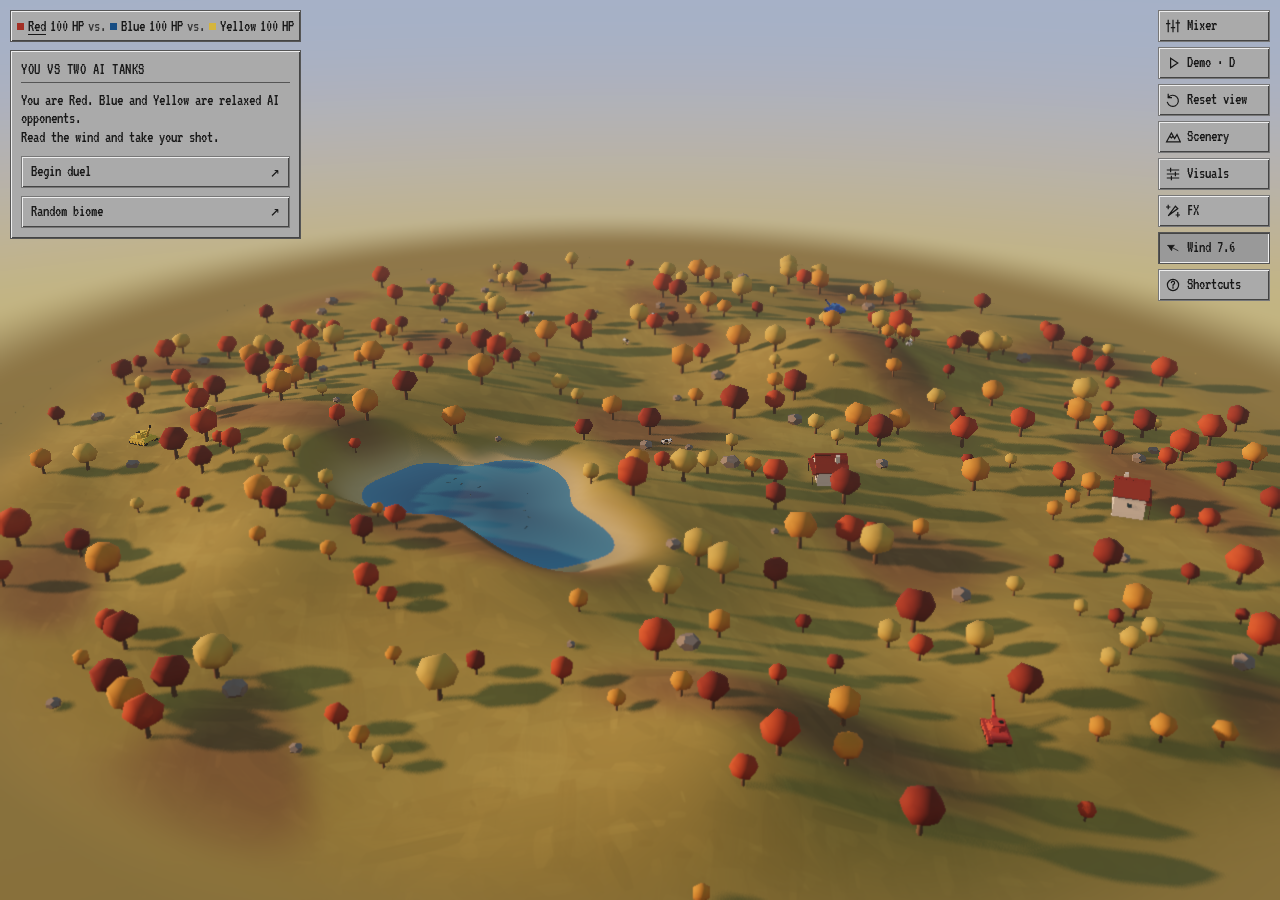
==== commit 4ff65120: "Restore audible shell flight in dev and v1" ====
--- a/dev/index.html
+++ b/dev/index.html
@@ -14,7 +14,7 @@
     <script>
       addEventListener('error',function(e){if(!document.documentElement.classList.contains('game-loading'))return;if(e.message||['SCRIPT','LINK'].includes(e.target?.tagName)){var p=document.querySelector('#game-loading p');if(p){p.hidden=false;p.textContent='Could not load the game. Please reload the page.'}}},true);
     </script>
-    <script type="module" crossorigin src="./assets/index-Dm5rJcQ0.js"></script>
+    <script type="module" crossorigin src="./assets/index-DMZ4OHmO.js"></script>
     <link rel="stylesheet" crossorigin href="./assets/index-DrUawS9S.css">
   </head>
   <body aria-busy="true">
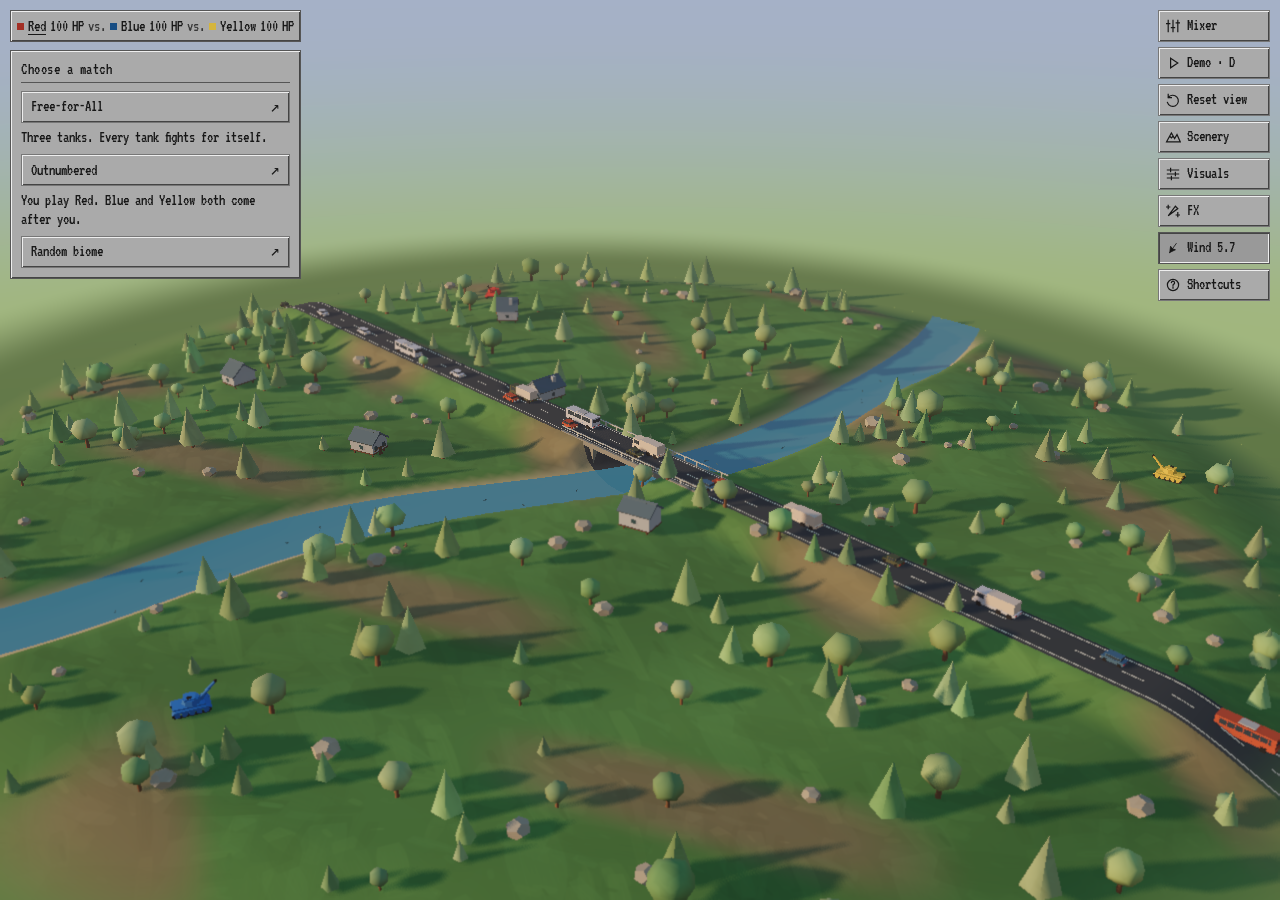
==== commit 5c65ff76: "Release Free-for-All and Outnumbered to dev and v1" ====
--- a/dev/index.html
+++ b/dev/index.html
@@ -14,8 +14,8 @@
     <script>
       addEventListener('error',function(e){if(!document.documentElement.classList.contains('game-loading'))return;if(e.message||['SCRIPT','LINK'].includes(e.target?.tagName)){var p=document.querySelector('#game-loading p');if(p){p.hidden=false;p.textContent='Could not load the game. Please reload the page.'}}},true);
     </script>
-    <script type="module" crossorigin src="./assets/index-DMZ4OHmO.js"></script>
-    <link rel="stylesheet" crossorigin href="./assets/index-DrUawS9S.css">
+    <script type="module" crossorigin src="./assets/index-jPCICIob.js"></script>
+    <link rel="stylesheet" crossorigin href="./assets/index-CJM8-Otc.css">
   </head>
   <body aria-busy="true">
     <div id="game-loading" role="status" aria-live="polite" aria-label="Loading game"><div><p hidden></p><div class="loading-pulse" aria-hidden="true"></div><noscript>Enable JavaScript to play.</noscript></div></div>
@@ -343,12 +343,6 @@
               />
               <small id="tuning-dof-note"></small>
 
-              <label for="tuning-projection"
-                >Projection<select id="tuning-projection">
-                  <option value="perspective">Perspective</option>
-                  <option value="orthographic">Orthographic</option>
-                </select></label
-              >
               <label for="tuning-lens"
                 >Lens · full-frame
                 <output id="tuning-lens-value" for="tuning-lens"></output
@@ -375,16 +369,21 @@
           </div>
           <div class="handoff" id="handoff">
             <div class="handoff-card" id="handoff-card">
-              <span class="eyebrow" id="handoff-label"
-                >TWO PLAYERS · ONE BATTLEFIELD</span
-              >
-              <p id="handoff-description">
-                Take turns. Read the wind.<br />Leave your mark on the
-                landscape.
-              </p>
-              <button class="primary-button" id="ready-button">
-                Begin duel <span aria-hidden="true">↗</span>
-              </button>
+              <span class="eyebrow">Choose a match</span>
+              <div role="group" aria-label="Match mode">
+                <button class="primary-button" id="ready-button" aria-describedby="free-for-all-description">
+                  Free-for-All <span aria-hidden="true">↗</span>
+                </button>
+                <p class="mode-description" id="free-for-all-description">
+                  Three tanks. Every tank fights for itself.
+                </p>
+                <button class="primary-button" id="outnumbered-button" aria-describedby="outnumbered-description">
+                  Outnumbered <span aria-hidden="true">↗</span>
+                </button>
+                <p class="mode-description" id="outnumbered-description">
+                  You play Red. Blue and Yellow both come after you.
+                </p>
+              </div>
               <button class="text-button" id="handoff-random">
                 Random biome <span aria-hidden="true">↗</span>
               </button>
@@ -396,8 +395,12 @@
               <h1 id="result-title"></h1>
               <p id="result-description"></p>
               <button class="primary-button" id="rematch">
-                Rematch <span aria-hidden="true">↗</span></button
-              ><button class="text-button" id="result-new">
+                Rematch <span aria-hidden="true">↗</span>
+              </button>
+              <button class="text-button" id="change-match-mode">
+                Change mode <span aria-hidden="true">↗</span>
+              </button>
+              <button class="text-button" id="result-new">
                 Random biome <span aria-hidden="true">↗</span>
               </button>
             </div>
--- a/dev/assets/index-CJM8-Otc.css
+++ b/dev/assets/index-CJM8-Otc.css
@@ -0,0 +1 @@
+@font-face{font-family:VT323;src:url(./vt323-regular-BfzBel0B.woff2)format("woff2");font-style:normal;font-weight:400;font-display:swap}:root{font-family:VT323,monospace;font-size:var(--ui-font-size);font-synthesis:none;color:#171717;--paper:#aaa;--ink:#171717;--muted:#373737;--line:#777;--red:#a32f24;--blue:#174d83;--accent:var(--red);--selected:#265a8a;--light:#eee;--dark:#444;--raised:inset 1px 1px #eee, inset -1px -1px #444;--sunken:inset 1px 1px #444, inset -1px -1px #eee;--ui-font-size:16px;--button-height:32px;--hud-height:32px;background:#aaa}*{font-size:inherit;box-sizing:border-box;scrollbar-color:#888 #aaa;scrollbar-width:thin}body{margin:0;overflow:hidden}button,input,select{font:inherit;color:inherit;-webkit-tap-highlight-color:transparent;border-radius:0;font-weight:400}button{cursor:pointer;height:var(--button-height);min-height:var(--button-height);max-height:var(--button-height);white-space:nowrap;background:var(--paper);box-shadow:var(--raised);border:1px solid #777;flex-shrink:0;padding:5px 9px;line-height:1.1}button:hover:not(:disabled){background:#bcbcbc}button:active:not(:disabled),button[aria-pressed=true],button[aria-expanded=true]{box-shadow:var(--sunken);background:#999}button:disabled{cursor:default;color:#555}button:focus-visible,a:focus-visible,input:focus-visible,select:focus-visible{outline:2px solid var(--selected);outline-offset:2px}[hidden]{display:none!important}#app,.game-layout,.battlefield{width:100%;height:100svh;min-height:320px;margin:0;padding:0;position:relative}.battlefield{overflow:hidden}#canvas-container{position:absolute;inset:0}canvas{touch-action:none;width:100%;height:100%;display:block}.scoreboard,.wind-widget,.control-panel,.handoff-card,.popover,#fx-popover,dialog,.graphics-error,body[data-mouse-aiming=true] .camera-hint{background:var(--paper);box-shadow:var(--raised);border:1px solid #555;border-radius:0}.masthead{pointer-events:none;z-index:3;justify-content:space-between;align-items:flex-start;gap:20px;display:flex;position:absolute;top:10px;left:10px;right:10px}.masthead button,.scoreboard{pointer-events:auto}.scoreboard{width:max-content;min-width:232px;height:var(--hud-height);justify-content:center;align-items:center;gap:4px;padding:4px 6px;display:flex;position:absolute;top:0;left:0}.player-card{white-space:nowrap;align-items:center;gap:4px;display:flex}.player-card.active .player-name{text-underline-offset:3px;text-decoration:underline}.player-dot{background:var(--red);width:7px;height:7px}.blue .player-dot{background:var(--blue)}.player-name small,.health-track,.view-tools,.wordmark{display:none}.health{width:auto}.health>span{justify-content:flex-start;align-items:baseline;gap:4px;display:flex}.health b{font-weight:400}.versus{color:var(--muted)}.hud-tools{flex-direction:column;gap:5px;width:112px;display:flex;position:absolute;top:0;right:0}.hud-tools .glass-button,.mixer-toggles .glass-button{min-height:var(--button-height);text-align:left;align-items:center;gap:6px;padding:6px;display:flex}.glass-button svg{fill:none;stroke:currentColor;stroke-width:1.5px;stroke-linecap:square;stroke-linejoin:miter;flex:0 0 16px;width:16px;height:16px}.sound-slash,.muted .sound-waves{display:none}.muted .sound-slash{display:block}.icon-button{width:var(--button-height);height:var(--button-height);padding:0}.eyebrow{letter-spacing:.5px;font-weight:400}.wind-widget svg{fill:currentColor;transform-origin:50%;transition:transform .25s linear}.camera-hint{top:calc(10px + var(--hud-height) + 8px);pointer-events:none;z-index:4;max-width:245px;padding:6px 8px;position:absolute;left:10px}body[data-phase=handoff] .camera-hint,body[data-phase=finished] .camera-hint{display:none}.scene-top-right{pointer-events:none;position:absolute;top:60px;left:10px}.control-panel{z-index:2;grid-template-columns:minmax(0,1fr) auto;align-items:center;gap:10px;width:min(980px,100% - 20px);padding:6px 9px;display:grid;position:absolute;bottom:5px;left:50%;transform:translate(-50%)}.control-panel .control-heading,.control-panel .shot-report,.control-panel .range-labels{display:none}fieldset{border:0;grid-template-columns:repeat(3,minmax(80px,1fr)) 128px;align-items:center;gap:14px;min-width:0;margin:0;padding:0;display:grid}.aim-group{min-width:0}.control-row{justify-content:space-between;align-items:center;gap:5px;margin-bottom:4px;display:flex}.number-input{justify-content:flex-end;align-items:center;gap:2px;display:flex}.number-input input{box-shadow:var(--sunken);text-align:right;appearance:textfield;background:#bbb;border:1px solid #777;width:54px;padding:1px 3px}.number-input input::-webkit-inner-spin-button{appearance:none;margin:0}.number-input input::-webkit-outer-spin-button{appearance:none;margin:0}.range{appearance:none;cursor:pointer;background:0 0;width:100%;height:18px;margin:0;display:block}.range::-webkit-slider-runnable-track{background:#929292;border:1px solid #555;height:7px;box-shadow:inset 1px 1px #666,inset -1px -1px #ddd}.range::-moz-range-track{background:#929292;border:1px solid #555;height:5px;box-shadow:inset 1px 1px #666,inset -1px -1px #ddd}.range::-moz-range-progress{background:0 0}.range::-webkit-slider-thumb{appearance:none;width:14px;height:18px;box-shadow:var(--raised);background:#bbb;border:1px solid #555;border-radius:0;margin-top:-6px}.range::-moz-range-thumb{width:12px;height:16px;box-shadow:var(--raised);background:#bbb;border:1px solid #555;border-radius:0}.range:disabled{opacity:.5;cursor:default}.fire-button,.primary-button{width:100%;min-height:var(--button-height);text-align:left;justify-content:space-between;align-items:center;gap:6px;display:flex}.fire-button{border-bottom:3px solid var(--accent)}.fire-button span,.primary-button span{line-height:1}body:not([data-phase=aiming]) .control-panel,body[data-ai-turn=true] .control-panel{display:none}.route-tools{white-space:nowrap;align-items:center;gap:5px;display:flex}.route-action{min-height:var(--button-height);flex-shrink:0;padding:5px 7px}#route-confirm:not(:disabled){background:var(--selected);color:#fff}#route-status{clip-path:inset(50%);white-space:nowrap;width:1px;height:1px;position:absolute;overflow:hidden}body:not([data-phase=aiming]) .route-tools{display:none}body[data-route-only=true] .control-panel{width:max-content;max-width:calc(100% - 20px);display:flex}body[data-route-only=true] #aim-controls{display:none}body[data-route-only=true] .route-tools{max-width:none;display:flex}.handoff,.result{top:calc(10px + var(--hud-height) + 8px);pointer-events:none;z-index:2;max-width:calc(100% - 20px);padding:0;position:absolute;left:10px}.handoff-card{pointer-events:auto;width:min(var(--scoreboard-width,250px), calc(100vw - 20px));text-align:left;padding:10px}.handoff-card .eyebrow{border-bottom:1px solid #555;margin-bottom:8px;padding-bottom:5px;display:block}.handoff-card h1{margin:8px 0;font-weight:400}.handoff-card p{margin:0 0 10px;line-height:1.15}.handoff-card .mode-description{margin:5px 0 8px}.handoff-card .text-button{width:100%;margin-top:8px}.handoff-card .text-button,.scenery-actions .text-button{text-align:left;justify-content:space-between;align-items:center;display:flex}.scenery-actions{grid-template-columns:repeat(2,minmax(0,1fr));gap:8px;margin-top:10px;display:grid}.scenery-actions .text-button{gap:8px;min-width:0}.popover,#fx-popover{pointer-events:auto;z-index:5;width:min(340px,100vw - 20px);max-height:calc(100svh - 20px);padding:10px;position:absolute;top:10px;right:132px;overflow:auto}#fx-popover{z-index:30}.popover h3,#fx-popover h3,dialog h2{background:var(--selected);color:#fff;margin:0 0 12px;padding:3px 5px;font-weight:400;line-height:1.15}.popover h4{border-bottom:1px solid #666;margin:14px 0 10px;padding-bottom:3px;font-weight:400}.crew-audio-panel label{grid-template-columns:1fr auto;margin-bottom:10px;display:grid}.mixer-toggles{grid-template-columns:repeat(2,minmax(0,1fr));gap:8px;margin-bottom:12px;display:grid}.crew-audio-panel .range{grid-column:1/-1}.crew-audio-panel .compressor-toggle{width:100%;margin-bottom:12px}.crew-audio-panel .text-button{width:100%;margin-top:10px}.popover label,#fx-popover label{min-width:0;line-height:1.1}select{height:var(--button-height);box-shadow:var(--sunken);background:#bbb;border:1px solid #555;min-width:0;max-width:100%;padding:3px 5px}option{color:#171717;background:#bbb}option:checked{background:var(--selected);color:#fff}.popover select{width:100%;margin:5px 0 12px;display:block}.check-label{align-items:center;gap:7px;display:flex}input[type=checkbox]{appearance:none;width:14px;height:14px;box-shadow:var(--sunken);cursor:pointer;background:#bbb;border:1px solid #555;flex:0 0 14px;place-content:center;margin:0;display:inline-grid}input[type=checkbox]:checked:after{content:"";background:#222;width:7px;height:7px}input[type=checkbox]:disabled{opacity:.5;cursor:default}.popover .window-body>small,#tuning-panel small,#fx-note{color:var(--muted);margin:8px 0 12px;line-height:1.1;display:block}.popover .window-body>.text-button{margin-top:10px;display:block}#tuning-panel label{justify-content:space-between;gap:8px;display:flex}#tuning-panel .check-label{justify-content:flex-start}#tuning-panel .range{margin:8px 0 12px}#tuning-panel>.text-button{margin:5px 4px 8px 0}#tuning-panel output,.fx-control output{white-space:nowrap}#fx-popover .window-body>label{justify-content:space-between;align-items:center;gap:8px;display:flex}#fx-popover .check-label{justify-content:flex-start}.fx-control{grid-template-columns:minmax(0,1fr) auto;gap:4px 8px;margin-top:12px;display:grid}.fx-control .range{grid-column:1/-1}#fx-popover .window-body>.text-button{margin:12px 6px 0 0}dialog{width:min(510px,100vw - 20px);max-height:calc(100svh - 20px);padding:10px;overflow:auto}dialog::backdrop{background:#0007}kbd{min-width:24px;font:inherit;text-align:center;box-shadow:var(--raised);background:#bbb;border:1px solid #555;padding:1px 5px;display:inline-block}.shortcut-table{border-collapse:collapse;width:100%}.shortcut-table th,.shortcut-table td{text-align:left;border-bottom:1px solid #777;padding:5px;font-weight:400}.shortcut-table th{white-space:nowrap}.shortcut-table td{padding-left:12px}.help-keys{border-top:1px solid #777;padding-top:10px}dialog .primary-button{margin-top:12px}.graphics-error{z-index:40;place-content:center;padding:30px;line-height:1.3;display:grid;position:absolute;inset:0}.blue-turn{--accent:var(--blue)}@media (width<=1000px){.control-panel{grid-template-columns:minmax(0,1fr);gap:4px;width:min(700px,100% - 20px)}.route-tools{justify-content:flex-end}}@media (width<=700px){.masthead{left:8px;right:8px}.scoreboard{gap:4px;padding:4px 6px}.hud-tools{gap:4px;width:104px}.hud-tools .glass-button{min-height:var(--button-height);gap:4px;padding:5px 4px}.control-panel{gap:4px;width:calc(100% - 12px);padding:5px 6px;bottom:3px}fieldset{grid-template-columns:repeat(3,minmax(0,1fr)) 68px;gap:4px}.control-row{flex-direction:column;align-items:stretch;gap:1px}.number-input input{width:43px}.fire-button{gap:2px;padding:4px}.fire-button span{display:none}.route-tools{flex-wrap:wrap;max-width:120px}.route-action{padding:4px 6px}.camera-hint{display:none}}@media (width<=600px){.popover,#fx-popover{max-height:calc(100svh - 116px);top:106px;right:10px}}@media (height<=500px){.popover,#fx-popover{max-height:calc(100svh - 20px);top:10px}.handoff-card{max-height:calc(100svh - 75px);overflow:auto}}@media (prefers-reduced-motion:reduce){*{scroll-behavior:auto!important;transition:none!important}}.amiga-window{grid-template-rows:minmax(0,1fr);grid-template-columns:minmax(0,1fr);overflow:hidden}.amiga-window:not(dialog),dialog.amiga-window[open]{display:grid}.amiga-window.window-scrollable{grid-template-columns:minmax(0,1fr) 18px;column-gap:8px}.window-content{scrollbar-width:none;overscroll-behavior:contain;min-width:0;min-height:0;overflow:auto}.window-content::-webkit-scrollbar{display:none}.window-body{display:flow-root}.amiga-scrollbar{flex-direction:column;gap:2px;min-height:0;display:flex}.amiga-scroll-track{min-height:24px;box-shadow:var(--sunken);background:#888;border:1px solid #555;flex:1;position:relative}.amiga-scroll-thumb{box-shadow:var(--raised);cursor:grab;touch-action:none;background:#aaa;border:1px solid #555;position:absolute;left:0;right:0}.amiga-scroll-thumb:active{cursor:grabbing;box-shadow:var(--sunken)}.amiga-scroll-thumb:focus-visible{outline:2px solid var(--selected);outline-offset:-2px}.amiga-scroll-arrow{place-items:center;width:18px;padding:0;display:grid}.amiga-scroll-arrow svg{fill:currentColor;width:10px;height:8px}button,button *,label,.masthead,.control-panel,.popover h3,.popover h4,dialog h2{-webkit-user-select:none;user-select:none}input,textarea{-webkit-user-select:text;user-select:text}.yellow .player-dot{background:#d5b53d}.yellow-turn{--accent:#d5b53d}@media (width<=600px){.scoreboard:has(#player-2) .player-name{clip-path:inset(50%);width:1px;height:1px;position:absolute;overflow:hidden}}.ticked-sight{z-index:2;pointer-events:none;color:#fff;opacity:.8;width:1px;height:1px;position:fixed}.ticked-sight[hidden]{display:none}.ticked-sight svg{fill:none;stroke:currentColor;stroke-width:1.25px;filter:drop-shadow(1px 1px #17201c);width:375px;height:375px;position:absolute;top:-187.5px;left:-187.5px;overflow:hidden}.ticked-sight .sight-center{stroke-width:1.5px}.sight-settings small{font:inherit;margin:4px 0 10px;line-height:1.2;display:block}
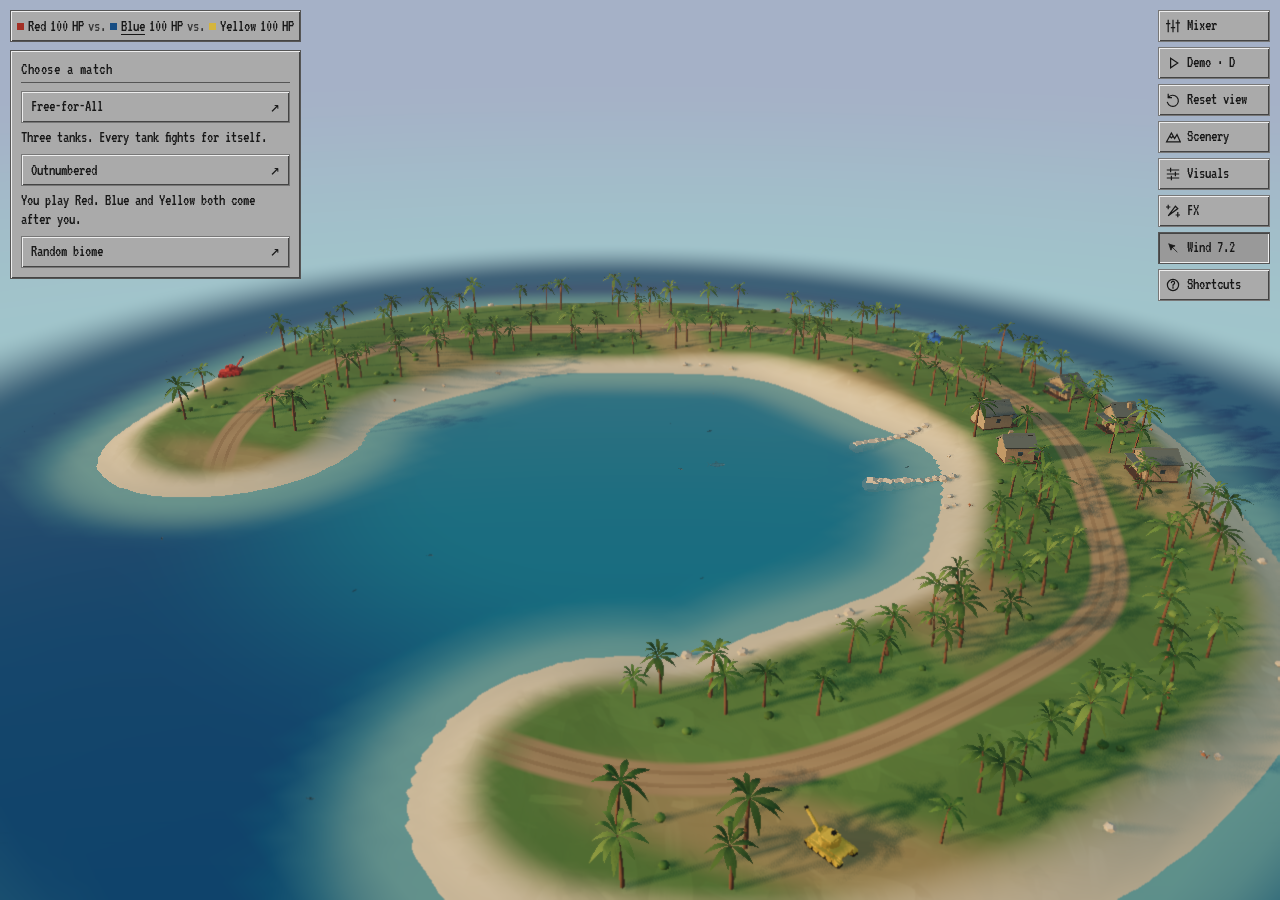
==== commit c6ec5245: "Release fixed Bullet Cam tracking and 30 mm defaults" ====
--- a/dev/index.html
+++ b/dev/index.html
@@ -14,7 +14,7 @@
     <script>
       addEventListener('error',function(e){if(!document.documentElement.classList.contains('game-loading'))return;if(e.message||['SCRIPT','LINK'].includes(e.target?.tagName)){var p=document.querySelector('#game-loading p');if(p){p.hidden=false;p.textContent='Could not load the game. Please reload the page.'}}},true);
     </script>
-    <script type="module" crossorigin src="./assets/index-jPCICIob.js"></script>
+    <script type="module" crossorigin src="./assets/index-D2361bU-.js"></script>
     <link rel="stylesheet" crossorigin href="./assets/index-CJM8-Otc.css">
   </head>
   <body aria-busy="true">
@@ -354,7 +354,7 @@
                 min="16"
                 max="135"
                 step="1"
-                value="38"
+                value="30"
               />
               <button class="text-button" id="tuning-lens-auto">
                 Default lens
